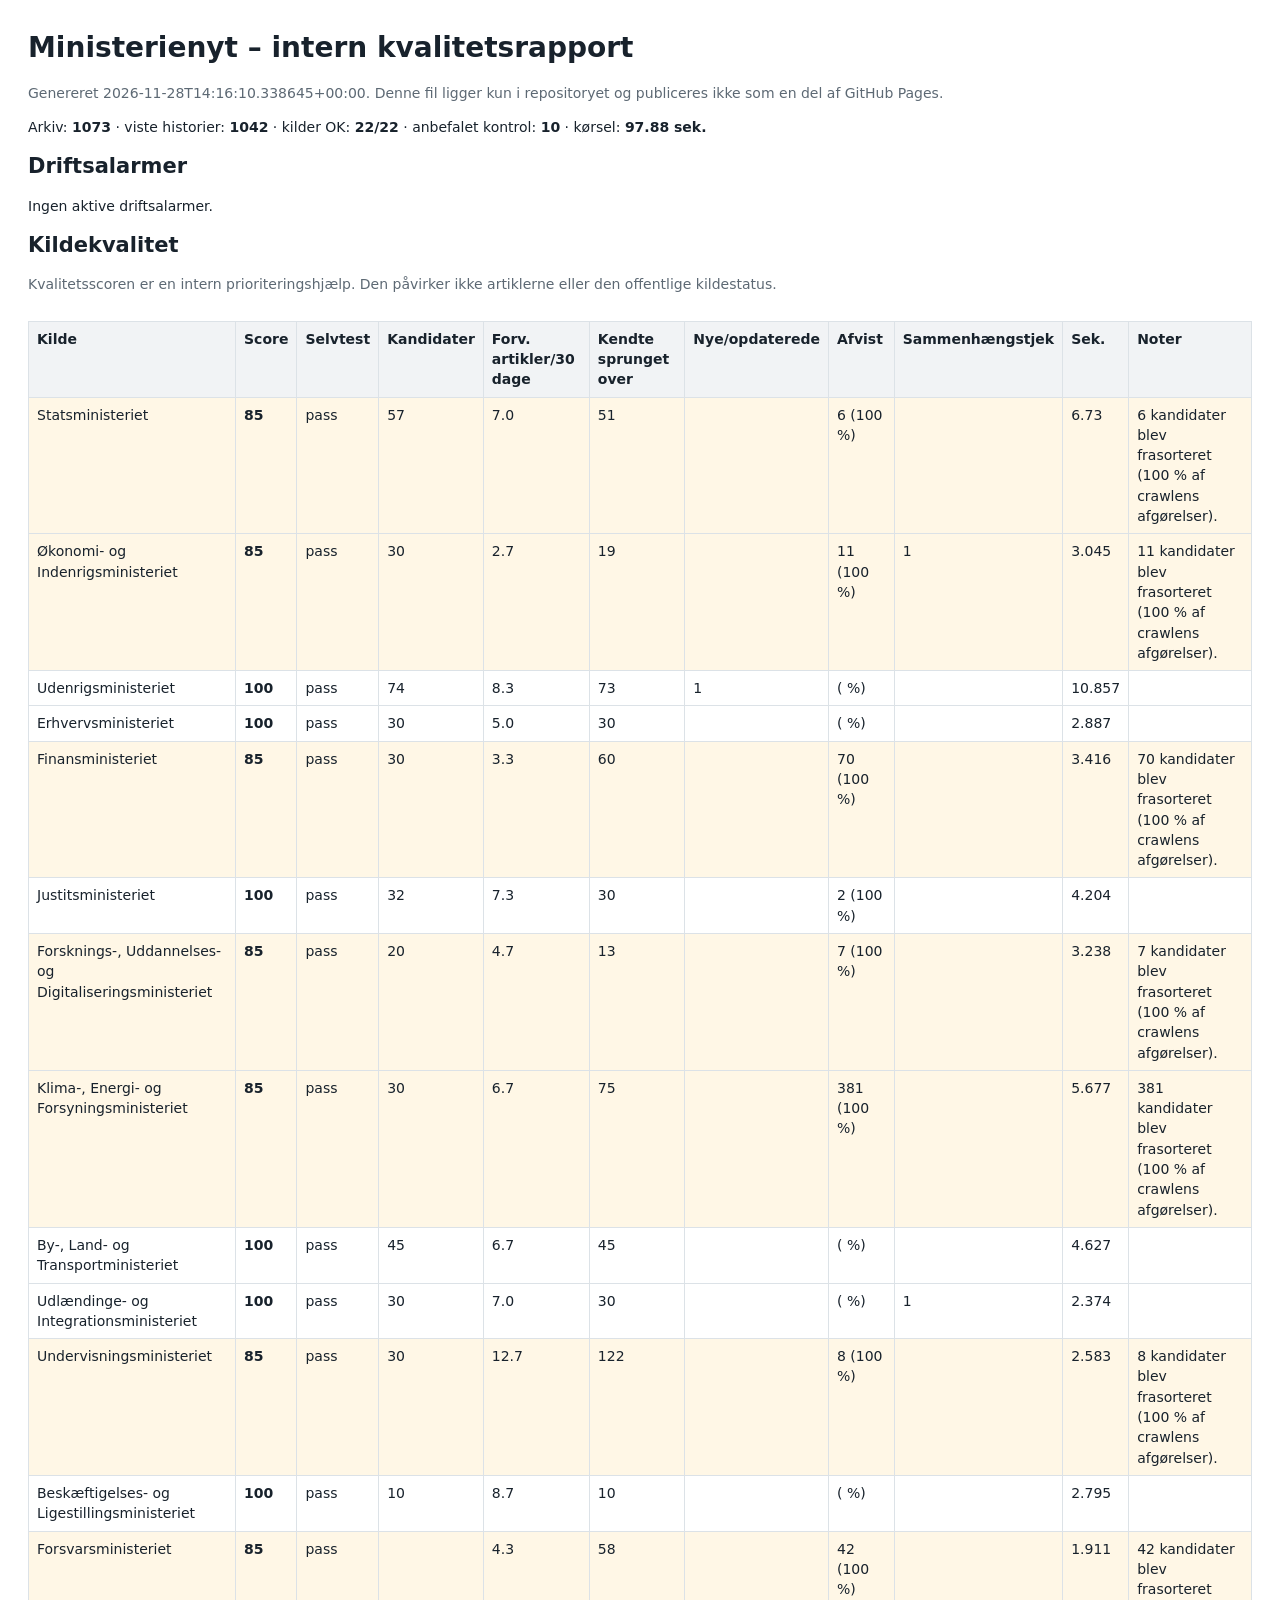
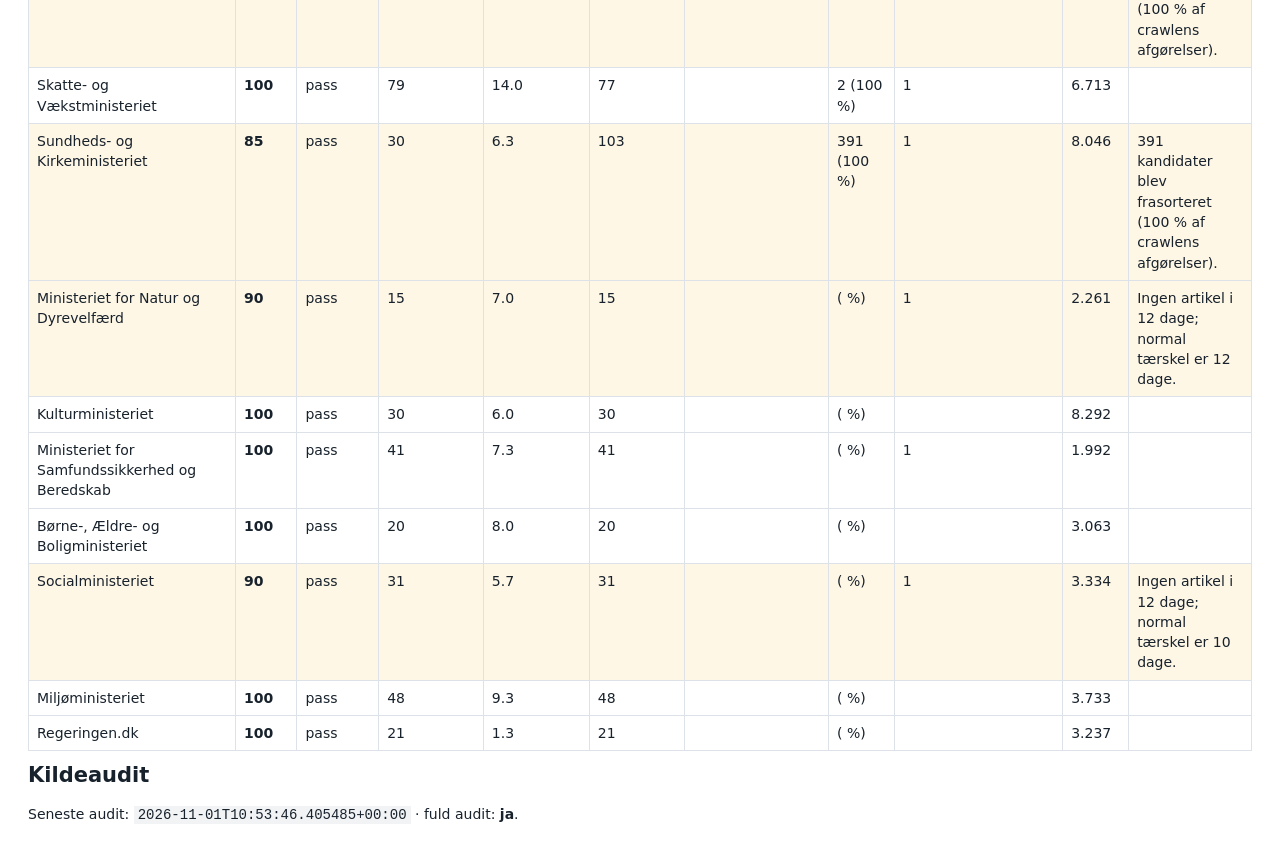
==== diagnostics.html @ b174ddc3 "Opdater nyhedsarkiv og kvalitetsstatus [skip ci]" ====
<!doctype html><html lang="da"><head><meta charset="utf-8"><meta name="robots" content="noindex,nofollow,noarchive"><meta name="viewport" content="width=device-width,initial-scale=1"><title>Ministerienyt diagnostik</title><style>body{font:14px/1.45 system-ui,sans-serif;margin:28px;color:#18222c}h1,h2{margin:.4em 0}.meta{color:#5d6974}.table-wrap{overflow:auto}table{border-collapse:collapse;width:100%;margin-top:12px}th,td{border:1px solid #dce2e7;padding:7px 8px;text-align:left;vertical-align:top}th{background:#f1f3f5}tr.review{background:#fff7e6}code{background:#f1f3f5;padding:1px 4px}</style></head><body><h1>Ministerienyt – intern kvalitetsrapport</h1><p class="meta">Genereret 2026-11-28T14:16:10.338645+00:00. Denne fil ligger kun i repositoryet og publiceres ikke som en del af GitHub Pages.</p><p>Arkiv: <strong>1073</strong> · viste historier: <strong>1042</strong> · kilder OK: <strong>22/22</strong> · anbefalet kontrol: <strong>10</strong> · kørsel: <strong>97.88 sek.</strong></p><h2>Driftsalarmer</h2><p>Ingen aktive driftsalarmer.</p><h2>Kildekvalitet</h2><p class="meta">Kvalitetsscoren er en intern prioriteringshjælp. Den påvirker ikke artiklerne eller den offentlige kildestatus.</p><div class="table-wrap"><table><thead><tr><th>Kilde</th><th>Score</th><th>Selvtest</th><th>Kandidater</th><th>Forv. artikler/30 dage</th><th>Kendte sprunget over</th><th>Nye/opdaterede</th><th>Afvist</th><th>Sammenhængstjek</th><th>Sek.</th><th>Noter</th></tr></thead><tbody><tr class="review"><td>Statsministeriet</td><td><strong>85</strong></td><td>pass</td><td>57</td><td>7.0</td><td>51</td><td></td><td>6 (100 %)</td><td></td><td>6.73</td><td>6 kandidater blev frasorteret (100 % af crawlens afgørelser).</td></tr><tr class="review"><td>Økonomi- og Indenrigsministeriet</td><td><strong>85</strong></td><td>pass</td><td>30</td><td>2.7</td><td>19</td><td></td><td>11 (100 %)</td><td>1</td><td>3.045</td><td>11 kandidater blev frasorteret (100 % af crawlens afgørelser).</td></tr><tr><td>Udenrigsministeriet</td><td><strong>100</strong></td><td>pass</td><td>74</td><td>8.3</td><td>73</td><td>1</td><td> ( %)</td><td></td><td>10.857</td><td></td></tr><tr><td>Erhvervsministeriet</td><td><strong>100</strong></td><td>pass</td><td>30</td><td>5.0</td><td>30</td><td></td><td> ( %)</td><td></td><td>2.887</td><td></td></tr><tr class="review"><td>Finansministeriet</td><td><strong>85</strong></td><td>pass</td><td>30</td><td>3.3</td><td>60</td><td></td><td>70 (100 %)</td><td></td><td>3.416</td><td>70 kandidater blev frasorteret (100 % af crawlens afgørelser).</td></tr><tr><td>Justitsministeriet</td><td><strong>100</strong></td><td>pass</td><td>32</td><td>7.3</td><td>30</td><td></td><td>2 (100 %)</td><td></td><td>4.204</td><td></td></tr><tr class="review"><td>Forsknings-, Uddannelses- og Digitaliseringsministeriet</td><td><strong>85</strong></td><td>pass</td><td>20</td><td>4.7</td><td>13</td><td></td><td>7 (100 %)</td><td></td><td>3.238</td><td>7 kandidater blev frasorteret (100 % af crawlens afgørelser).</td></tr><tr class="review"><td>Klima-, Energi- og Forsyningsministeriet</td><td><strong>85</strong></td><td>pass</td><td>30</td><td>6.7</td><td>75</td><td></td><td>381 (100 %)</td><td></td><td>5.677</td><td>381 kandidater blev frasorteret (100 % af crawlens afgørelser).</td></tr><tr><td>By-, Land- og Transportministeriet</td><td><strong>100</strong></td><td>pass</td><td>45</td><td>6.7</td><td>45</td><td></td><td> ( %)</td><td></td><td>4.627</td><td></td></tr><tr><td>Udlændinge- og Integrationsministeriet</td><td><strong>100</strong></td><td>pass</td><td>30</td><td>7.0</td><td>30</td><td></td><td> ( %)</td><td>1</td><td>2.374</td><td></td></tr><tr class="review"><td>Undervisningsministeriet</td><td><strong>85</strong></td><td>pass</td><td>30</td><td>12.7</td><td>122</td><td></td><td>8 (100 %)</td><td></td><td>2.583</td><td>8 kandidater blev frasorteret (100 % af crawlens afgørelser).</td></tr><tr><td>Beskæftigelses- og Ligestillingsministeriet</td><td><strong>100</strong></td><td>pass</td><td>10</td><td>8.7</td><td>10</td><td></td><td> ( %)</td><td></td><td>2.795</td><td></td></tr><tr class="review"><td>Forsvarsministeriet</td><td><strong>85</strong></td><td>pass</td><td></td><td>4.3</td><td>58</td><td></td><td>42 (100 %)</td><td></td><td>1.911</td><td>42 kandidater blev frasorteret (100 % af crawlens afgørelser).</td></tr><tr><td>Skatte- og Vækstministeriet</td><td><strong>100</strong></td><td>pass</td><td>79</td><td>14.0</td><td>77</td><td></td><td>2 (100 %)</td><td>1</td><td>6.713</td><td></td></tr><tr class="review"><td>Sundheds- og Kirkeministeriet</td><td><strong>85</strong></td><td>pass</td><td>30</td><td>6.3</td><td>103</td><td></td><td>391 (100 %)</td><td>1</td><td>8.046</td><td>391 kandidater blev frasorteret (100 % af crawlens afgørelser).</td></tr><tr class="review"><td>Ministeriet for Natur og Dyrevelfærd</td><td><strong>90</strong></td><td>pass</td><td>15</td><td>7.0</td><td>15</td><td></td><td> ( %)</td><td>1</td><td>2.261</td><td>Ingen artikel i 12 dage; normal tærskel er 12 dage.</td></tr><tr><td>Kulturministeriet</td><td><strong>100</strong></td><td>pass</td><td>30</td><td>6.0</td><td>30</td><td></td><td> ( %)</td><td></td><td>8.292</td><td></td></tr><tr><td>Ministeriet for Samfundssikkerhed og Beredskab</td><td><strong>100</strong></td><td>pass</td><td>41</td><td>7.3</td><td>41</td><td></td><td> ( %)</td><td>1</td><td>1.992</td><td></td></tr><tr><td>Børne-, Ældre- og Boligministeriet</td><td><strong>100</strong></td><td>pass</td><td>20</td><td>8.0</td><td>20</td><td></td><td> ( %)</td><td></td><td>3.063</td><td></td></tr><tr class="review"><td>Socialministeriet</td><td><strong>90</strong></td><td>pass</td><td>31</td><td>5.7</td><td>31</td><td></td><td> ( %)</td><td>1</td><td>3.334</td><td>Ingen artikel i 12 dage; normal tærskel er 10 dage.</td></tr><tr><td>Miljøministeriet</td><td><strong>100</strong></td><td>pass</td><td>48</td><td>9.3</td><td>48</td><td></td><td> ( %)</td><td></td><td>3.733</td><td></td></tr><tr><td>Regeringen.dk</td><td><strong>100</strong></td><td>pass</td><td>21</td><td>1.3</td><td>21</td><td></td><td> ( %)</td><td></td><td>3.237</td><td></td></tr></tbody></table></div><h2>Kildeaudit</h2><p>Seneste audit: <code>2026-11-01T10:53:46.405485+00:00</code> · fuld audit: <strong>ja</strong>.</p></body></html>
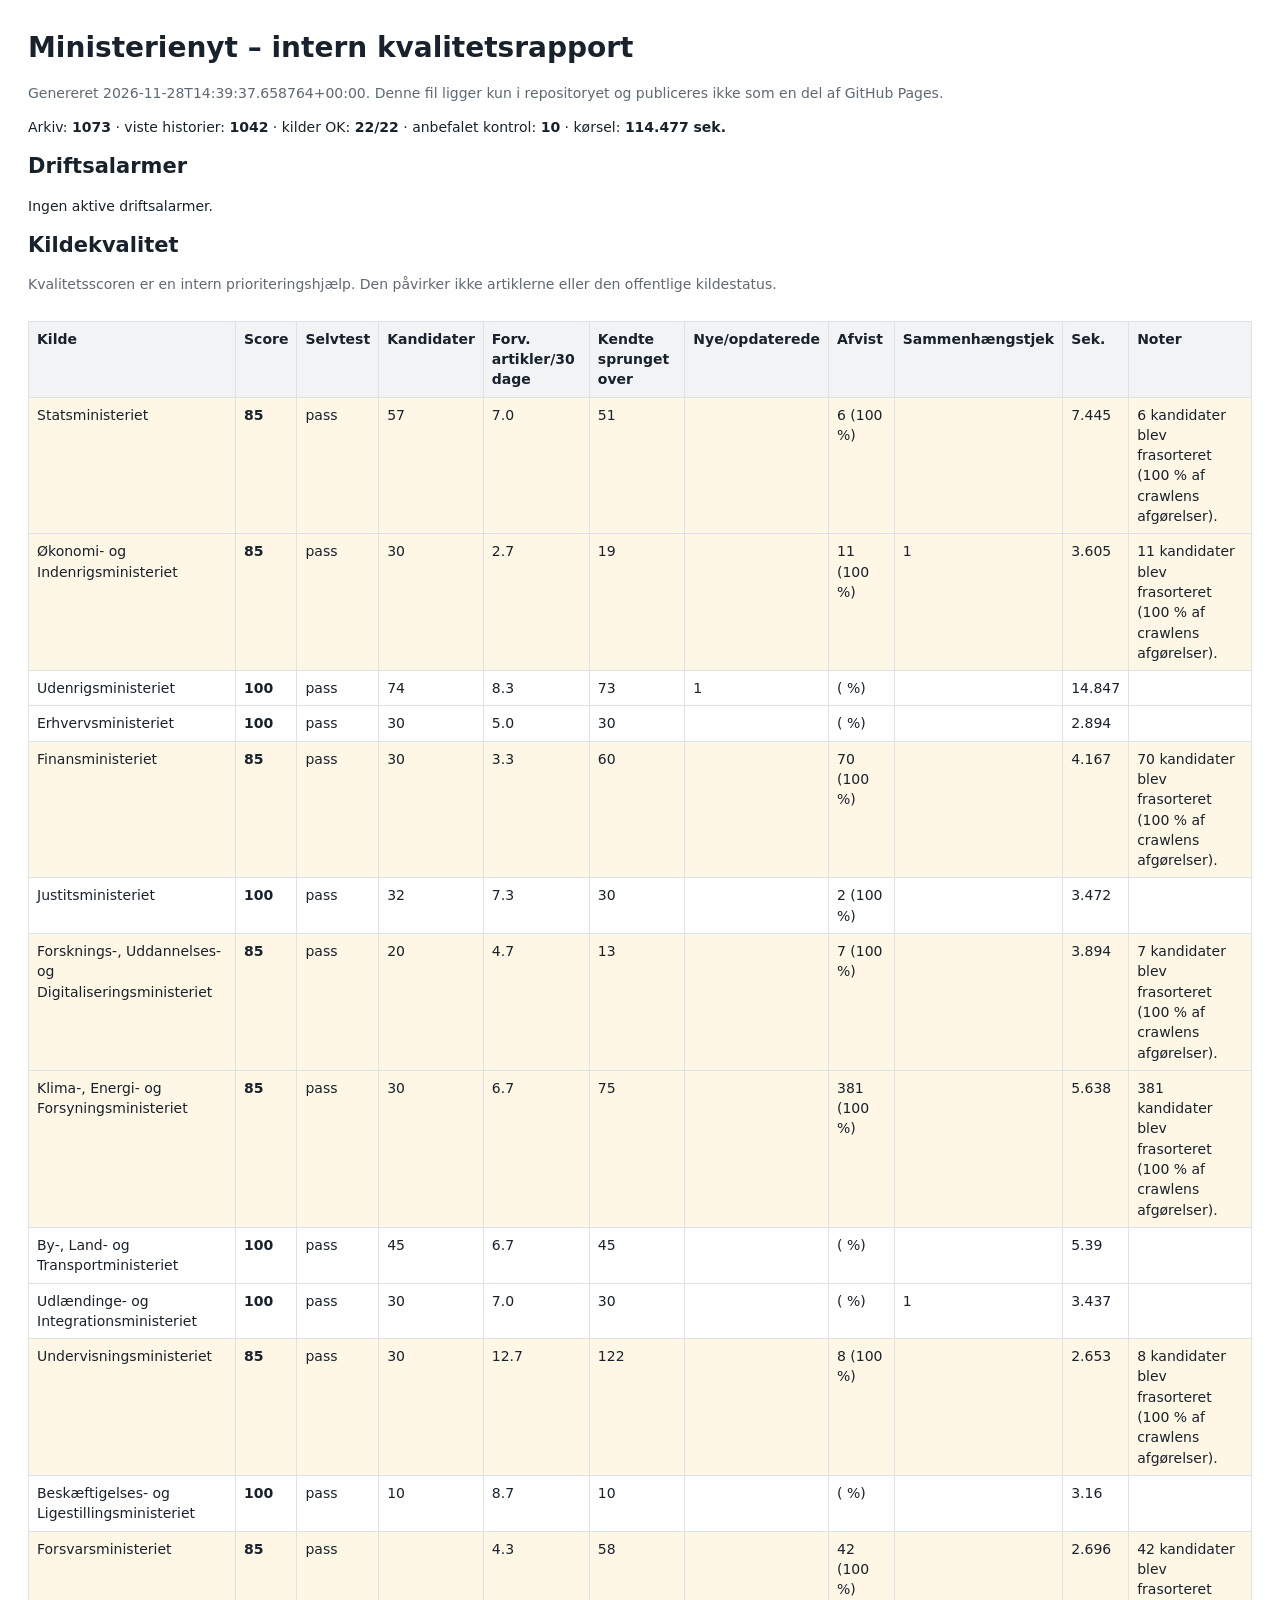
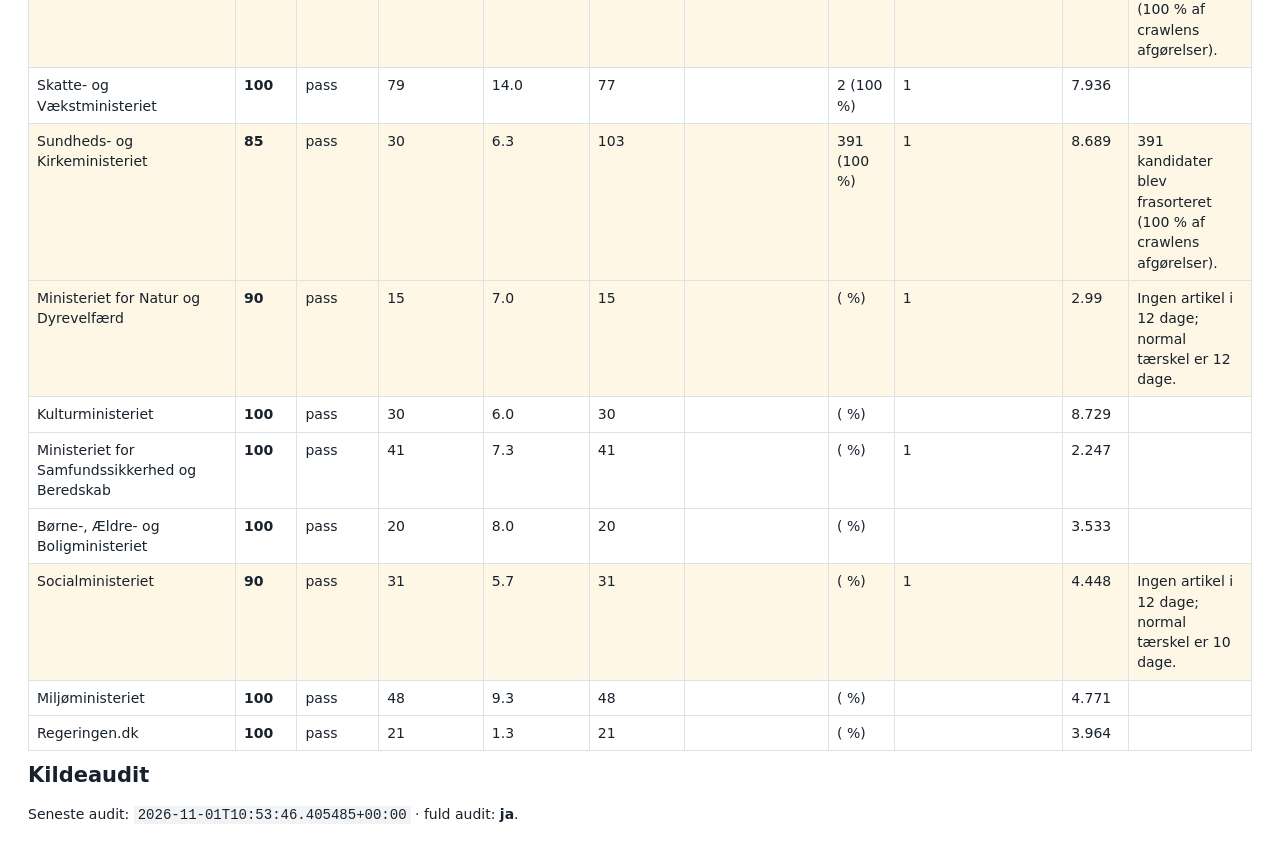
==== commit 279b2087: "Opdater nyhedsarkiv og kvalitetsstatus [skip ci]" ====
--- a/diagnostics.html
+++ b/diagnostics.html
@@ -1 +1 @@
-<!doctype html><html lang="da"><head><meta charset="utf-8"><meta name="robots" content="noindex,nofollow,noarchive"><meta name="viewport" content="width=device-width,initial-scale=1"><title>Ministerienyt diagnostik</title><style>body{font:14px/1.45 system-ui,sans-serif;margin:28px;color:#18222c}h1,h2{margin:.4em 0}.meta{color:#5d6974}.table-wrap{overflow:auto}table{border-collapse:collapse;width:100%;margin-top:12px}th,td{border:1px solid #dce2e7;padding:7px 8px;text-align:left;vertical-align:top}th{background:#f1f3f5}tr.review{background:#fff7e6}code{background:#f1f3f5;padding:1px 4px}</style></head><body><h1>Ministerienyt – intern kvalitetsrapport</h1><p class="meta">Genereret 2026-11-28T14:16:10.338645+00:00. Denne fil ligger kun i repositoryet og publiceres ikke som en del af GitHub Pages.</p><p>Arkiv: <strong>1073</strong> · viste historier: <strong>1042</strong> · kilder OK: <strong>22/22</strong> · anbefalet kontrol: <strong>10</strong> · kørsel: <strong>97.88 sek.</strong></p><h2>Driftsalarmer</h2><p>Ingen aktive driftsalarmer.</p><h2>Kildekvalitet</h2><p class="meta">Kvalitetsscoren er en intern prioriteringshjælp. Den påvirker ikke artiklerne eller den offentlige kildestatus.</p><div class="table-wrap"><table><thead><tr><th>Kilde</th><th>Score</th><th>Selvtest</th><th>Kandidater</th><th>Forv. artikler/30 dage</th><th>Kendte sprunget over</th><th>Nye/opdaterede</th><th>Afvist</th><th>Sammenhængstjek</th><th>Sek.</th><th>Noter</th></tr></thead><tbody><tr class="review"><td>Statsministeriet</td><td><strong>85</strong></td><td>pass</td><td>57</td><td>7.0</td><td>51</td><td></td><td>6 (100 %)</td><td></td><td>6.73</td><td>6 kandidater blev frasorteret (100 % af crawlens afgørelser).</td></tr><tr class="review"><td>Økonomi- og Indenrigsministeriet</td><td><strong>85</strong></td><td>pass</td><td>30</td><td>2.7</td><td>19</td><td></td><td>11 (100 %)</td><td>1</td><td>3.045</td><td>11 kandidater blev frasorteret (100 % af crawlens afgørelser).</td></tr><tr><td>Udenrigsministeriet</td><td><strong>100</strong></td><td>pass</td><td>74</td><td>8.3</td><td>73</td><td>1</td><td> ( %)</td><td></td><td>10.857</td><td></td></tr><tr><td>Erhvervsministeriet</td><td><strong>100</strong></td><td>pass</td><td>30</td><td>5.0</td><td>30</td><td></td><td> ( %)</td><td></td><td>2.887</td><td></td></tr><tr class="review"><td>Finansministeriet</td><td><strong>85</strong></td><td>pass</td><td>30</td><td>3.3</td><td>60</td><td></td><td>70 (100 %)</td><td></td><td>3.416</td><td>70 kandidater blev frasorteret (100 % af crawlens afgørelser).</td></tr><tr><td>Justitsministeriet</td><td><strong>100</strong></td><td>pass</td><td>32</td><td>7.3</td><td>30</td><td></td><td>2 (100 %)</td><td></td><td>4.204</td><td></td></tr><tr class="review"><td>Forsknings-, Uddannelses- og Digitaliseringsministeriet</td><td><strong>85</strong></td><td>pass</td><td>20</td><td>4.7</td><td>13</td><td></td><td>7 (100 %)</td><td></td><td>3.238</td><td>7 kandidater blev frasorteret (100 % af crawlens afgørelser).</td></tr><tr class="review"><td>Klima-, Energi- og Forsyningsministeriet</td><td><strong>85</strong></td><td>pass</td><td>30</td><td>6.7</td><td>75</td><td></td><td>381 (100 %)</td><td></td><td>5.677</td><td>381 kandidater blev frasorteret (100 % af crawlens afgørelser).</td></tr><tr><td>By-, Land- og Transportministeriet</td><td><strong>100</strong></td><td>pass</td><td>45</td><td>6.7</td><td>45</td><td></td><td> ( %)</td><td></td><td>4.627</td><td></td></tr><tr><td>Udlændinge- og Integrationsministeriet</td><td><strong>100</strong></td><td>pass</td><td>30</td><td>7.0</td><td>30</td><td></td><td> ( %)</td><td>1</td><td>2.374</td><td></td></tr><tr class="review"><td>Undervisningsministeriet</td><td><strong>85</strong></td><td>pass</td><td>30</td><td>12.7</td><td>122</td><td></td><td>8 (100 %)</td><td></td><td>2.583</td><td>8 kandidater blev frasorteret (100 % af crawlens afgørelser).</td></tr><tr><td>Beskæftigelses- og Ligestillingsministeriet</td><td><strong>100</strong></td><td>pass</td><td>10</td><td>8.7</td><td>10</td><td></td><td> ( %)</td><td></td><td>2.795</td><td></td></tr><tr class="review"><td>Forsvarsministeriet</td><td><strong>85</strong></td><td>pass</td><td></td><td>4.3</td><td>58</td><td></td><td>42 (100 %)</td><td></td><td>1.911</td><td>42 kandidater blev frasorteret (100 % af crawlens afgørelser).</td></tr><tr><td>Skatte- og Vækstministeriet</td><td><strong>100</strong></td><td>pass</td><td>79</td><td>14.0</td><td>77</td><td></td><td>2 (100 %)</td><td>1</td><td>6.713</td><td></td></tr><tr class="review"><td>Sundheds- og Kirkeministeriet</td><td><strong>85</strong></td><td>pass</td><td>30</td><td>6.3</td><td>103</td><td></td><td>391 (100 %)</td><td>1</td><td>8.046</td><td>391 kandidater blev frasorteret (100 % af crawlens afgørelser).</td></tr><tr class="review"><td>Ministeriet for Natur og Dyrevelfærd</td><td><strong>90</strong></td><td>pass</td><td>15</td><td>7.0</td><td>15</td><td></td><td> ( %)</td><td>1</td><td>2.261</td><td>Ingen artikel i 12 dage; normal tærskel er 12 dage.</td></tr><tr><td>Kulturministeriet</td><td><strong>100</strong></td><td>pass</td><td>30</td><td>6.0</td><td>30</td><td></td><td> ( %)</td><td></td><td>8.292</td><td></td></tr><tr><td>Ministeriet for Samfundssikkerhed og Beredskab</td><td><strong>100</strong></td><td>pass</td><td>41</td><td>7.3</td><td>41</td><td></td><td> ( %)</td><td>1</td><td>1.992</td><td></td></tr><tr><td>Børne-, Ældre- og Boligministeriet</td><td><strong>100</strong></td><td>pass</td><td>20</td><td>8.0</td><td>20</td><td></td><td> ( %)</td><td></td><td>3.063</td><td></td></tr><tr class="review"><td>Socialministeriet</td><td><strong>90</strong></td><td>pass</td><td>31</td><td>5.7</td><td>31</td><td></td><td> ( %)</td><td>1</td><td>3.334</td><td>Ingen artikel i 12 dage; normal tærskel er 10 dage.</td></tr><tr><td>Miljøministeriet</td><td><strong>100</strong></td><td>pass</td><td>48</td><td>9.3</td><td>48</td><td></td><td> ( %)</td><td></td><td>3.733</td><td></td></tr><tr><td>Regeringen.dk</td><td><strong>100</strong></td><td>pass</td><td>21</td><td>1.3</td><td>21</td><td></td><td> ( %)</td><td></td><td>3.237</td><td></td></tr></tbody></table></div><h2>Kildeaudit</h2><p>Seneste audit: <code>2026-11-01T10:53:46.405485+00:00</code> · fuld audit: <strong>ja</strong>.</p></body></html>+<!doctype html><html lang="da"><head><meta charset="utf-8"><meta name="robots" content="noindex,nofollow,noarchive"><meta name="viewport" content="width=device-width,initial-scale=1"><title>Ministerienyt diagnostik</title><style>body{font:14px/1.45 system-ui,sans-serif;margin:28px;color:#18222c}h1,h2{margin:.4em 0}.meta{color:#5d6974}.table-wrap{overflow:auto}table{border-collapse:collapse;width:100%;margin-top:12px}th,td{border:1px solid #dce2e7;padding:7px 8px;text-align:left;vertical-align:top}th{background:#f1f3f5}tr.review{background:#fff7e6}code{background:#f1f3f5;padding:1px 4px}</style></head><body><h1>Ministerienyt – intern kvalitetsrapport</h1><p class="meta">Genereret 2026-11-28T14:39:37.658764+00:00. Denne fil ligger kun i repositoryet og publiceres ikke som en del af GitHub Pages.</p><p>Arkiv: <strong>1073</strong> · viste historier: <strong>1042</strong> · kilder OK: <strong>22/22</strong> · anbefalet kontrol: <strong>10</strong> · kørsel: <strong>114.477 sek.</strong></p><h2>Driftsalarmer</h2><p>Ingen aktive driftsalarmer.</p><h2>Kildekvalitet</h2><p class="meta">Kvalitetsscoren er en intern prioriteringshjælp. Den påvirker ikke artiklerne eller den offentlige kildestatus.</p><div class="table-wrap"><table><thead><tr><th>Kilde</th><th>Score</th><th>Selvtest</th><th>Kandidater</th><th>Forv. artikler/30 dage</th><th>Kendte sprunget over</th><th>Nye/opdaterede</th><th>Afvist</th><th>Sammenhængstjek</th><th>Sek.</th><th>Noter</th></tr></thead><tbody><tr class="review"><td>Statsministeriet</td><td><strong>85</strong></td><td>pass</td><td>57</td><td>7.0</td><td>51</td><td></td><td>6 (100 %)</td><td></td><td>7.445</td><td>6 kandidater blev frasorteret (100 % af crawlens afgørelser).</td></tr><tr class="review"><td>Økonomi- og Indenrigsministeriet</td><td><strong>85</strong></td><td>pass</td><td>30</td><td>2.7</td><td>19</td><td></td><td>11 (100 %)</td><td>1</td><td>3.605</td><td>11 kandidater blev frasorteret (100 % af crawlens afgørelser).</td></tr><tr><td>Udenrigsministeriet</td><td><strong>100</strong></td><td>pass</td><td>74</td><td>8.3</td><td>73</td><td>1</td><td> ( %)</td><td></td><td>14.847</td><td></td></tr><tr><td>Erhvervsministeriet</td><td><strong>100</strong></td><td>pass</td><td>30</td><td>5.0</td><td>30</td><td></td><td> ( %)</td><td></td><td>2.894</td><td></td></tr><tr class="review"><td>Finansministeriet</td><td><strong>85</strong></td><td>pass</td><td>30</td><td>3.3</td><td>60</td><td></td><td>70 (100 %)</td><td></td><td>4.167</td><td>70 kandidater blev frasorteret (100 % af crawlens afgørelser).</td></tr><tr><td>Justitsministeriet</td><td><strong>100</strong></td><td>pass</td><td>32</td><td>7.3</td><td>30</td><td></td><td>2 (100 %)</td><td></td><td>3.472</td><td></td></tr><tr class="review"><td>Forsknings-, Uddannelses- og Digitaliseringsministeriet</td><td><strong>85</strong></td><td>pass</td><td>20</td><td>4.7</td><td>13</td><td></td><td>7 (100 %)</td><td></td><td>3.894</td><td>7 kandidater blev frasorteret (100 % af crawlens afgørelser).</td></tr><tr class="review"><td>Klima-, Energi- og Forsyningsministeriet</td><td><strong>85</strong></td><td>pass</td><td>30</td><td>6.7</td><td>75</td><td></td><td>381 (100 %)</td><td></td><td>5.638</td><td>381 kandidater blev frasorteret (100 % af crawlens afgørelser).</td></tr><tr><td>By-, Land- og Transportministeriet</td><td><strong>100</strong></td><td>pass</td><td>45</td><td>6.7</td><td>45</td><td></td><td> ( %)</td><td></td><td>5.39</td><td></td></tr><tr><td>Udlændinge- og Integrationsministeriet</td><td><strong>100</strong></td><td>pass</td><td>30</td><td>7.0</td><td>30</td><td></td><td> ( %)</td><td>1</td><td>3.437</td><td></td></tr><tr class="review"><td>Undervisningsministeriet</td><td><strong>85</strong></td><td>pass</td><td>30</td><td>12.7</td><td>122</td><td></td><td>8 (100 %)</td><td></td><td>2.653</td><td>8 kandidater blev frasorteret (100 % af crawlens afgørelser).</td></tr><tr><td>Beskæftigelses- og Ligestillingsministeriet</td><td><strong>100</strong></td><td>pass</td><td>10</td><td>8.7</td><td>10</td><td></td><td> ( %)</td><td></td><td>3.16</td><td></td></tr><tr class="review"><td>Forsvarsministeriet</td><td><strong>85</strong></td><td>pass</td><td></td><td>4.3</td><td>58</td><td></td><td>42 (100 %)</td><td></td><td>2.696</td><td>42 kandidater blev frasorteret (100 % af crawlens afgørelser).</td></tr><tr><td>Skatte- og Vækstministeriet</td><td><strong>100</strong></td><td>pass</td><td>79</td><td>14.0</td><td>77</td><td></td><td>2 (100 %)</td><td>1</td><td>7.936</td><td></td></tr><tr class="review"><td>Sundheds- og Kirkeministeriet</td><td><strong>85</strong></td><td>pass</td><td>30</td><td>6.3</td><td>103</td><td></td><td>391 (100 %)</td><td>1</td><td>8.689</td><td>391 kandidater blev frasorteret (100 % af crawlens afgørelser).</td></tr><tr class="review"><td>Ministeriet for Natur og Dyrevelfærd</td><td><strong>90</strong></td><td>pass</td><td>15</td><td>7.0</td><td>15</td><td></td><td> ( %)</td><td>1</td><td>2.99</td><td>Ingen artikel i 12 dage; normal tærskel er 12 dage.</td></tr><tr><td>Kulturministeriet</td><td><strong>100</strong></td><td>pass</td><td>30</td><td>6.0</td><td>30</td><td></td><td> ( %)</td><td></td><td>8.729</td><td></td></tr><tr><td>Ministeriet for Samfundssikkerhed og Beredskab</td><td><strong>100</strong></td><td>pass</td><td>41</td><td>7.3</td><td>41</td><td></td><td> ( %)</td><td>1</td><td>2.247</td><td></td></tr><tr><td>Børne-, Ældre- og Boligministeriet</td><td><strong>100</strong></td><td>pass</td><td>20</td><td>8.0</td><td>20</td><td></td><td> ( %)</td><td></td><td>3.533</td><td></td></tr><tr class="review"><td>Socialministeriet</td><td><strong>90</strong></td><td>pass</td><td>31</td><td>5.7</td><td>31</td><td></td><td> ( %)</td><td>1</td><td>4.448</td><td>Ingen artikel i 12 dage; normal tærskel er 10 dage.</td></tr><tr><td>Miljøministeriet</td><td><strong>100</strong></td><td>pass</td><td>48</td><td>9.3</td><td>48</td><td></td><td> ( %)</td><td></td><td>4.771</td><td></td></tr><tr><td>Regeringen.dk</td><td><strong>100</strong></td><td>pass</td><td>21</td><td>1.3</td><td>21</td><td></td><td> ( %)</td><td></td><td>3.964</td><td></td></tr></tbody></table></div><h2>Kildeaudit</h2><p>Seneste audit: <code>2026-11-01T10:53:46.405485+00:00</code> · fuld audit: <strong>ja</strong>.</p></body></html>
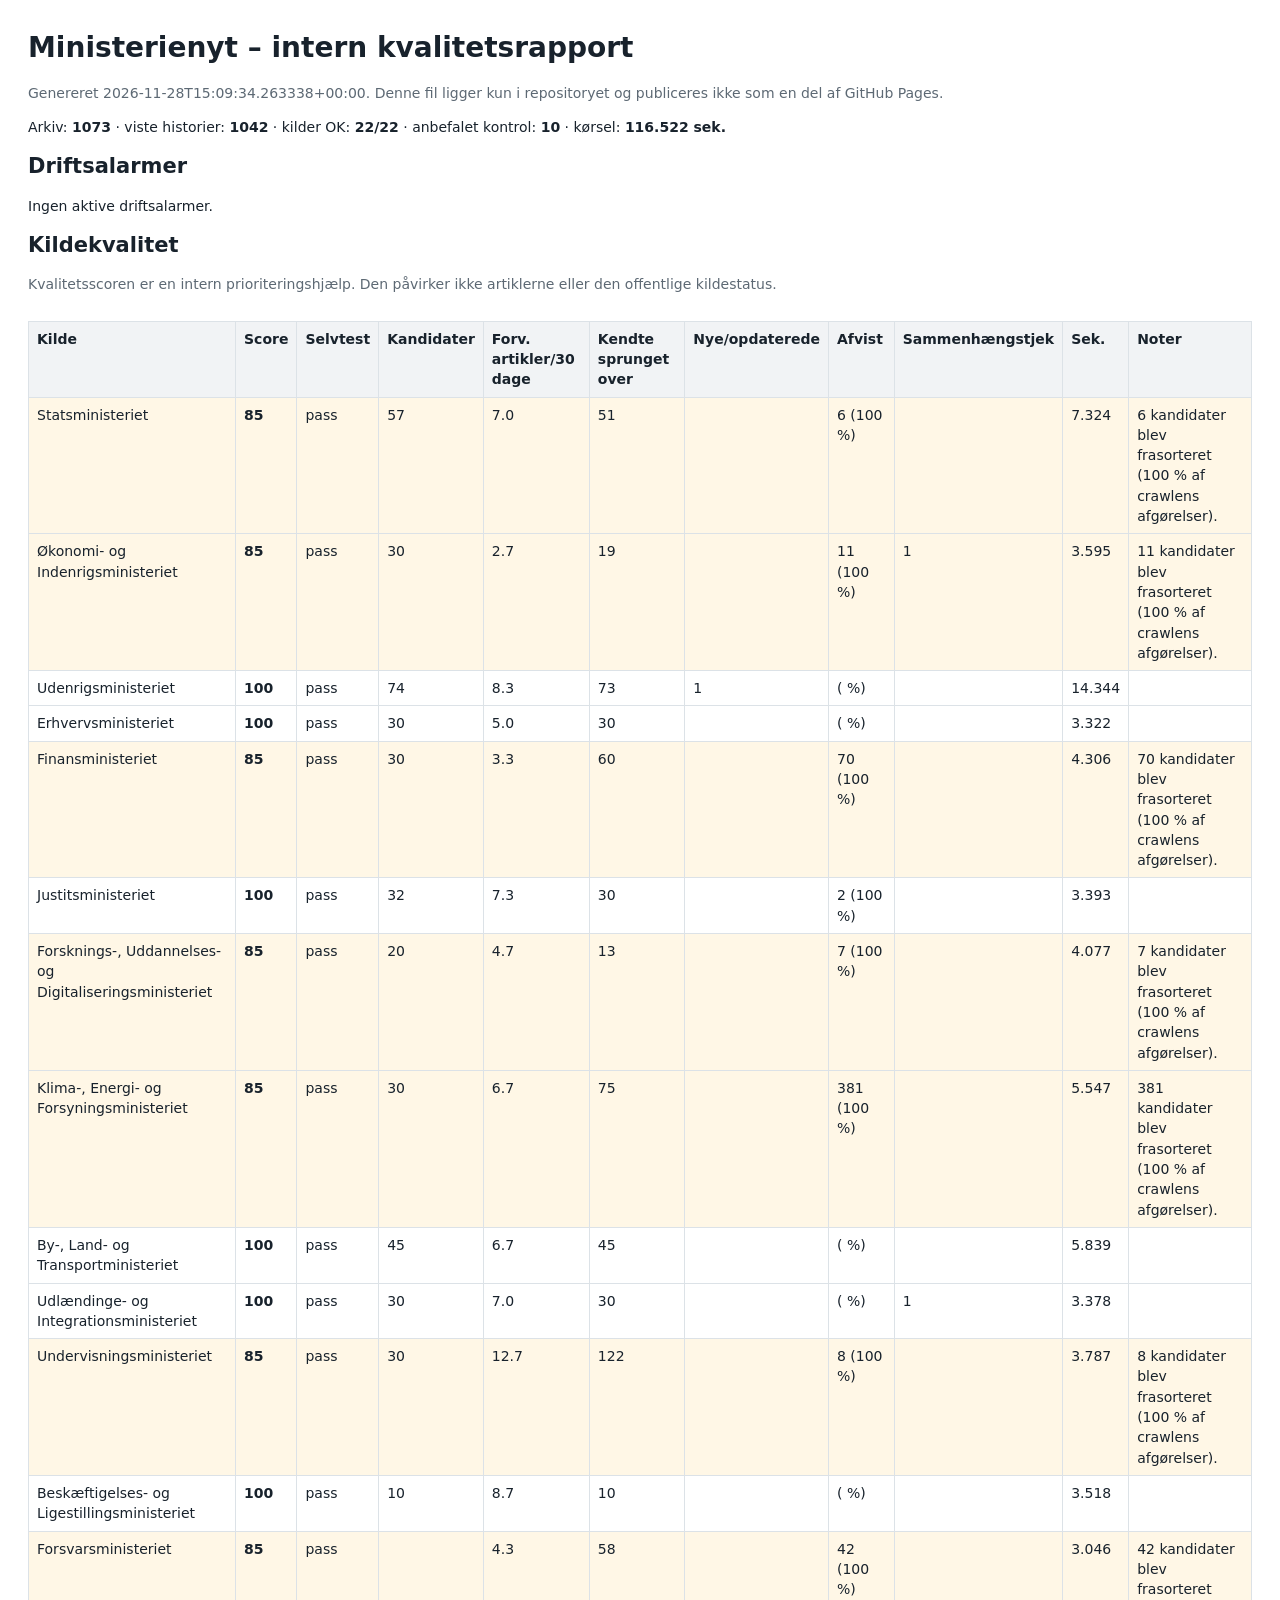
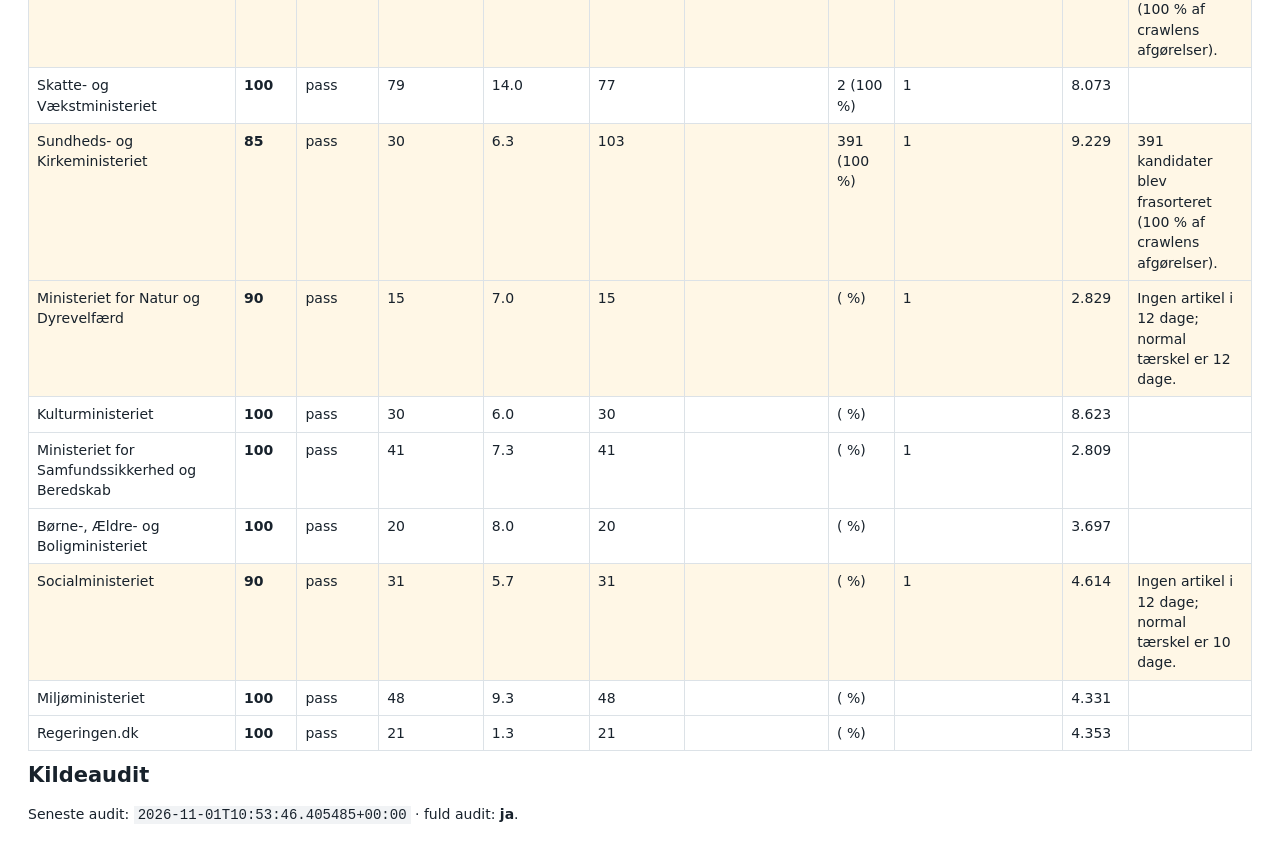
==== commit 7343fae2: "Opdater nyhedsarkiv og kvalitetsstatus [skip ci]" ====
--- a/diagnostics.html
+++ b/diagnostics.html
@@ -1 +1 @@
-<!doctype html><html lang="da"><head><meta charset="utf-8"><meta name="robots" content="noindex,nofollow,noarchive"><meta name="viewport" content="width=device-width,initial-scale=1"><title>Ministerienyt diagnostik</title><style>body{font:14px/1.45 system-ui,sans-serif;margin:28px;color:#18222c}h1,h2{margin:.4em 0}.meta{color:#5d6974}.table-wrap{overflow:auto}table{border-collapse:collapse;width:100%;margin-top:12px}th,td{border:1px solid #dce2e7;padding:7px 8px;text-align:left;vertical-align:top}th{background:#f1f3f5}tr.review{background:#fff7e6}code{background:#f1f3f5;padding:1px 4px}</style></head><body><h1>Ministerienyt – intern kvalitetsrapport</h1><p class="meta">Genereret 2026-11-28T14:39:37.658764+00:00. Denne fil ligger kun i repositoryet og publiceres ikke som en del af GitHub Pages.</p><p>Arkiv: <strong>1073</strong> · viste historier: <strong>1042</strong> · kilder OK: <strong>22/22</strong> · anbefalet kontrol: <strong>10</strong> · kørsel: <strong>114.477 sek.</strong></p><h2>Driftsalarmer</h2><p>Ingen aktive driftsalarmer.</p><h2>Kildekvalitet</h2><p class="meta">Kvalitetsscoren er en intern prioriteringshjælp. Den påvirker ikke artiklerne eller den offentlige kildestatus.</p><div class="table-wrap"><table><thead><tr><th>Kilde</th><th>Score</th><th>Selvtest</th><th>Kandidater</th><th>Forv. artikler/30 dage</th><th>Kendte sprunget over</th><th>Nye/opdaterede</th><th>Afvist</th><th>Sammenhængstjek</th><th>Sek.</th><th>Noter</th></tr></thead><tbody><tr class="review"><td>Statsministeriet</td><td><strong>85</strong></td><td>pass</td><td>57</td><td>7.0</td><td>51</td><td></td><td>6 (100 %)</td><td></td><td>7.445</td><td>6 kandidater blev frasorteret (100 % af crawlens afgørelser).</td></tr><tr class="review"><td>Økonomi- og Indenrigsministeriet</td><td><strong>85</strong></td><td>pass</td><td>30</td><td>2.7</td><td>19</td><td></td><td>11 (100 %)</td><td>1</td><td>3.605</td><td>11 kandidater blev frasorteret (100 % af crawlens afgørelser).</td></tr><tr><td>Udenrigsministeriet</td><td><strong>100</strong></td><td>pass</td><td>74</td><td>8.3</td><td>73</td><td>1</td><td> ( %)</td><td></td><td>14.847</td><td></td></tr><tr><td>Erhvervsministeriet</td><td><strong>100</strong></td><td>pass</td><td>30</td><td>5.0</td><td>30</td><td></td><td> ( %)</td><td></td><td>2.894</td><td></td></tr><tr class="review"><td>Finansministeriet</td><td><strong>85</strong></td><td>pass</td><td>30</td><td>3.3</td><td>60</td><td></td><td>70 (100 %)</td><td></td><td>4.167</td><td>70 kandidater blev frasorteret (100 % af crawlens afgørelser).</td></tr><tr><td>Justitsministeriet</td><td><strong>100</strong></td><td>pass</td><td>32</td><td>7.3</td><td>30</td><td></td><td>2 (100 %)</td><td></td><td>3.472</td><td></td></tr><tr class="review"><td>Forsknings-, Uddannelses- og Digitaliseringsministeriet</td><td><strong>85</strong></td><td>pass</td><td>20</td><td>4.7</td><td>13</td><td></td><td>7 (100 %)</td><td></td><td>3.894</td><td>7 kandidater blev frasorteret (100 % af crawlens afgørelser).</td></tr><tr class="review"><td>Klima-, Energi- og Forsyningsministeriet</td><td><strong>85</strong></td><td>pass</td><td>30</td><td>6.7</td><td>75</td><td></td><td>381 (100 %)</td><td></td><td>5.638</td><td>381 kandidater blev frasorteret (100 % af crawlens afgørelser).</td></tr><tr><td>By-, Land- og Transportministeriet</td><td><strong>100</strong></td><td>pass</td><td>45</td><td>6.7</td><td>45</td><td></td><td> ( %)</td><td></td><td>5.39</td><td></td></tr><tr><td>Udlændinge- og Integrationsministeriet</td><td><strong>100</strong></td><td>pass</td><td>30</td><td>7.0</td><td>30</td><td></td><td> ( %)</td><td>1</td><td>3.437</td><td></td></tr><tr class="review"><td>Undervisningsministeriet</td><td><strong>85</strong></td><td>pass</td><td>30</td><td>12.7</td><td>122</td><td></td><td>8 (100 %)</td><td></td><td>2.653</td><td>8 kandidater blev frasorteret (100 % af crawlens afgørelser).</td></tr><tr><td>Beskæftigelses- og Ligestillingsministeriet</td><td><strong>100</strong></td><td>pass</td><td>10</td><td>8.7</td><td>10</td><td></td><td> ( %)</td><td></td><td>3.16</td><td></td></tr><tr class="review"><td>Forsvarsministeriet</td><td><strong>85</strong></td><td>pass</td><td></td><td>4.3</td><td>58</td><td></td><td>42 (100 %)</td><td></td><td>2.696</td><td>42 kandidater blev frasorteret (100 % af crawlens afgørelser).</td></tr><tr><td>Skatte- og Vækstministeriet</td><td><strong>100</strong></td><td>pass</td><td>79</td><td>14.0</td><td>77</td><td></td><td>2 (100 %)</td><td>1</td><td>7.936</td><td></td></tr><tr class="review"><td>Sundheds- og Kirkeministeriet</td><td><strong>85</strong></td><td>pass</td><td>30</td><td>6.3</td><td>103</td><td></td><td>391 (100 %)</td><td>1</td><td>8.689</td><td>391 kandidater blev frasorteret (100 % af crawlens afgørelser).</td></tr><tr class="review"><td>Ministeriet for Natur og Dyrevelfærd</td><td><strong>90</strong></td><td>pass</td><td>15</td><td>7.0</td><td>15</td><td></td><td> ( %)</td><td>1</td><td>2.99</td><td>Ingen artikel i 12 dage; normal tærskel er 12 dage.</td></tr><tr><td>Kulturministeriet</td><td><strong>100</strong></td><td>pass</td><td>30</td><td>6.0</td><td>30</td><td></td><td> ( %)</td><td></td><td>8.729</td><td></td></tr><tr><td>Ministeriet for Samfundssikkerhed og Beredskab</td><td><strong>100</strong></td><td>pass</td><td>41</td><td>7.3</td><td>41</td><td></td><td> ( %)</td><td>1</td><td>2.247</td><td></td></tr><tr><td>Børne-, Ældre- og Boligministeriet</td><td><strong>100</strong></td><td>pass</td><td>20</td><td>8.0</td><td>20</td><td></td><td> ( %)</td><td></td><td>3.533</td><td></td></tr><tr class="review"><td>Socialministeriet</td><td><strong>90</strong></td><td>pass</td><td>31</td><td>5.7</td><td>31</td><td></td><td> ( %)</td><td>1</td><td>4.448</td><td>Ingen artikel i 12 dage; normal tærskel er 10 dage.</td></tr><tr><td>Miljøministeriet</td><td><strong>100</strong></td><td>pass</td><td>48</td><td>9.3</td><td>48</td><td></td><td> ( %)</td><td></td><td>4.771</td><td></td></tr><tr><td>Regeringen.dk</td><td><strong>100</strong></td><td>pass</td><td>21</td><td>1.3</td><td>21</td><td></td><td> ( %)</td><td></td><td>3.964</td><td></td></tr></tbody></table></div><h2>Kildeaudit</h2><p>Seneste audit: <code>2026-11-01T10:53:46.405485+00:00</code> · fuld audit: <strong>ja</strong>.</p></body></html>+<!doctype html><html lang="da"><head><meta charset="utf-8"><meta name="robots" content="noindex,nofollow,noarchive"><meta name="viewport" content="width=device-width,initial-scale=1"><title>Ministerienyt diagnostik</title><style>body{font:14px/1.45 system-ui,sans-serif;margin:28px;color:#18222c}h1,h2{margin:.4em 0}.meta{color:#5d6974}.table-wrap{overflow:auto}table{border-collapse:collapse;width:100%;margin-top:12px}th,td{border:1px solid #dce2e7;padding:7px 8px;text-align:left;vertical-align:top}th{background:#f1f3f5}tr.review{background:#fff7e6}code{background:#f1f3f5;padding:1px 4px}</style></head><body><h1>Ministerienyt – intern kvalitetsrapport</h1><p class="meta">Genereret 2026-11-28T15:09:34.263338+00:00. Denne fil ligger kun i repositoryet og publiceres ikke som en del af GitHub Pages.</p><p>Arkiv: <strong>1073</strong> · viste historier: <strong>1042</strong> · kilder OK: <strong>22/22</strong> · anbefalet kontrol: <strong>10</strong> · kørsel: <strong>116.522 sek.</strong></p><h2>Driftsalarmer</h2><p>Ingen aktive driftsalarmer.</p><h2>Kildekvalitet</h2><p class="meta">Kvalitetsscoren er en intern prioriteringshjælp. Den påvirker ikke artiklerne eller den offentlige kildestatus.</p><div class="table-wrap"><table><thead><tr><th>Kilde</th><th>Score</th><th>Selvtest</th><th>Kandidater</th><th>Forv. artikler/30 dage</th><th>Kendte sprunget over</th><th>Nye/opdaterede</th><th>Afvist</th><th>Sammenhængstjek</th><th>Sek.</th><th>Noter</th></tr></thead><tbody><tr class="review"><td>Statsministeriet</td><td><strong>85</strong></td><td>pass</td><td>57</td><td>7.0</td><td>51</td><td></td><td>6 (100 %)</td><td></td><td>7.324</td><td>6 kandidater blev frasorteret (100 % af crawlens afgørelser).</td></tr><tr class="review"><td>Økonomi- og Indenrigsministeriet</td><td><strong>85</strong></td><td>pass</td><td>30</td><td>2.7</td><td>19</td><td></td><td>11 (100 %)</td><td>1</td><td>3.595</td><td>11 kandidater blev frasorteret (100 % af crawlens afgørelser).</td></tr><tr><td>Udenrigsministeriet</td><td><strong>100</strong></td><td>pass</td><td>74</td><td>8.3</td><td>73</td><td>1</td><td> ( %)</td><td></td><td>14.344</td><td></td></tr><tr><td>Erhvervsministeriet</td><td><strong>100</strong></td><td>pass</td><td>30</td><td>5.0</td><td>30</td><td></td><td> ( %)</td><td></td><td>3.322</td><td></td></tr><tr class="review"><td>Finansministeriet</td><td><strong>85</strong></td><td>pass</td><td>30</td><td>3.3</td><td>60</td><td></td><td>70 (100 %)</td><td></td><td>4.306</td><td>70 kandidater blev frasorteret (100 % af crawlens afgørelser).</td></tr><tr><td>Justitsministeriet</td><td><strong>100</strong></td><td>pass</td><td>32</td><td>7.3</td><td>30</td><td></td><td>2 (100 %)</td><td></td><td>3.393</td><td></td></tr><tr class="review"><td>Forsknings-, Uddannelses- og Digitaliseringsministeriet</td><td><strong>85</strong></td><td>pass</td><td>20</td><td>4.7</td><td>13</td><td></td><td>7 (100 %)</td><td></td><td>4.077</td><td>7 kandidater blev frasorteret (100 % af crawlens afgørelser).</td></tr><tr class="review"><td>Klima-, Energi- og Forsyningsministeriet</td><td><strong>85</strong></td><td>pass</td><td>30</td><td>6.7</td><td>75</td><td></td><td>381 (100 %)</td><td></td><td>5.547</td><td>381 kandidater blev frasorteret (100 % af crawlens afgørelser).</td></tr><tr><td>By-, Land- og Transportministeriet</td><td><strong>100</strong></td><td>pass</td><td>45</td><td>6.7</td><td>45</td><td></td><td> ( %)</td><td></td><td>5.839</td><td></td></tr><tr><td>Udlændinge- og Integrationsministeriet</td><td><strong>100</strong></td><td>pass</td><td>30</td><td>7.0</td><td>30</td><td></td><td> ( %)</td><td>1</td><td>3.378</td><td></td></tr><tr class="review"><td>Undervisningsministeriet</td><td><strong>85</strong></td><td>pass</td><td>30</td><td>12.7</td><td>122</td><td></td><td>8 (100 %)</td><td></td><td>3.787</td><td>8 kandidater blev frasorteret (100 % af crawlens afgørelser).</td></tr><tr><td>Beskæftigelses- og Ligestillingsministeriet</td><td><strong>100</strong></td><td>pass</td><td>10</td><td>8.7</td><td>10</td><td></td><td> ( %)</td><td></td><td>3.518</td><td></td></tr><tr class="review"><td>Forsvarsministeriet</td><td><strong>85</strong></td><td>pass</td><td></td><td>4.3</td><td>58</td><td></td><td>42 (100 %)</td><td></td><td>3.046</td><td>42 kandidater blev frasorteret (100 % af crawlens afgørelser).</td></tr><tr><td>Skatte- og Vækstministeriet</td><td><strong>100</strong></td><td>pass</td><td>79</td><td>14.0</td><td>77</td><td></td><td>2 (100 %)</td><td>1</td><td>8.073</td><td></td></tr><tr class="review"><td>Sundheds- og Kirkeministeriet</td><td><strong>85</strong></td><td>pass</td><td>30</td><td>6.3</td><td>103</td><td></td><td>391 (100 %)</td><td>1</td><td>9.229</td><td>391 kandidater blev frasorteret (100 % af crawlens afgørelser).</td></tr><tr class="review"><td>Ministeriet for Natur og Dyrevelfærd</td><td><strong>90</strong></td><td>pass</td><td>15</td><td>7.0</td><td>15</td><td></td><td> ( %)</td><td>1</td><td>2.829</td><td>Ingen artikel i 12 dage; normal tærskel er 12 dage.</td></tr><tr><td>Kulturministeriet</td><td><strong>100</strong></td><td>pass</td><td>30</td><td>6.0</td><td>30</td><td></td><td> ( %)</td><td></td><td>8.623</td><td></td></tr><tr><td>Ministeriet for Samfundssikkerhed og Beredskab</td><td><strong>100</strong></td><td>pass</td><td>41</td><td>7.3</td><td>41</td><td></td><td> ( %)</td><td>1</td><td>2.809</td><td></td></tr><tr><td>Børne-, Ældre- og Boligministeriet</td><td><strong>100</strong></td><td>pass</td><td>20</td><td>8.0</td><td>20</td><td></td><td> ( %)</td><td></td><td>3.697</td><td></td></tr><tr class="review"><td>Socialministeriet</td><td><strong>90</strong></td><td>pass</td><td>31</td><td>5.7</td><td>31</td><td></td><td> ( %)</td><td>1</td><td>4.614</td><td>Ingen artikel i 12 dage; normal tærskel er 10 dage.</td></tr><tr><td>Miljøministeriet</td><td><strong>100</strong></td><td>pass</td><td>48</td><td>9.3</td><td>48</td><td></td><td> ( %)</td><td></td><td>4.331</td><td></td></tr><tr><td>Regeringen.dk</td><td><strong>100</strong></td><td>pass</td><td>21</td><td>1.3</td><td>21</td><td></td><td> ( %)</td><td></td><td>4.353</td><td></td></tr></tbody></table></div><h2>Kildeaudit</h2><p>Seneste audit: <code>2026-11-01T10:53:46.405485+00:00</code> · fuld audit: <strong>ja</strong>.</p></body></html>
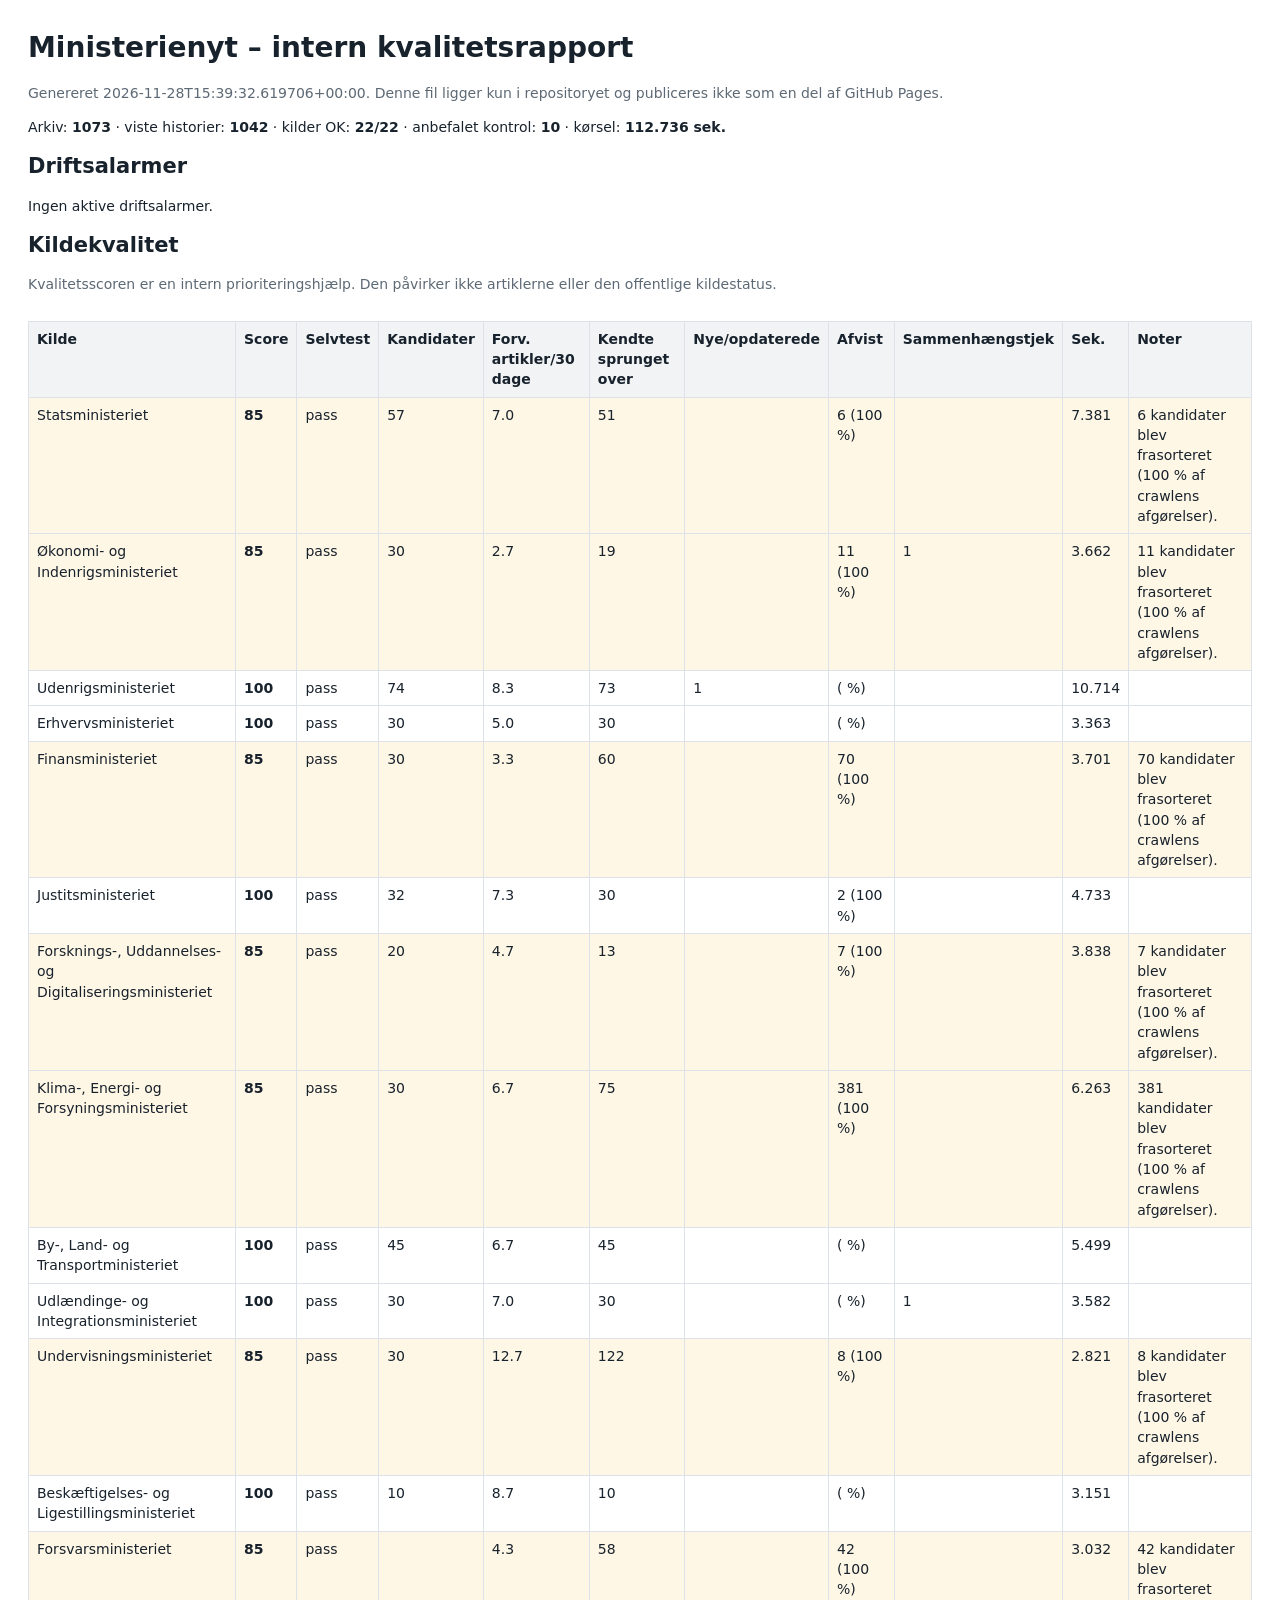
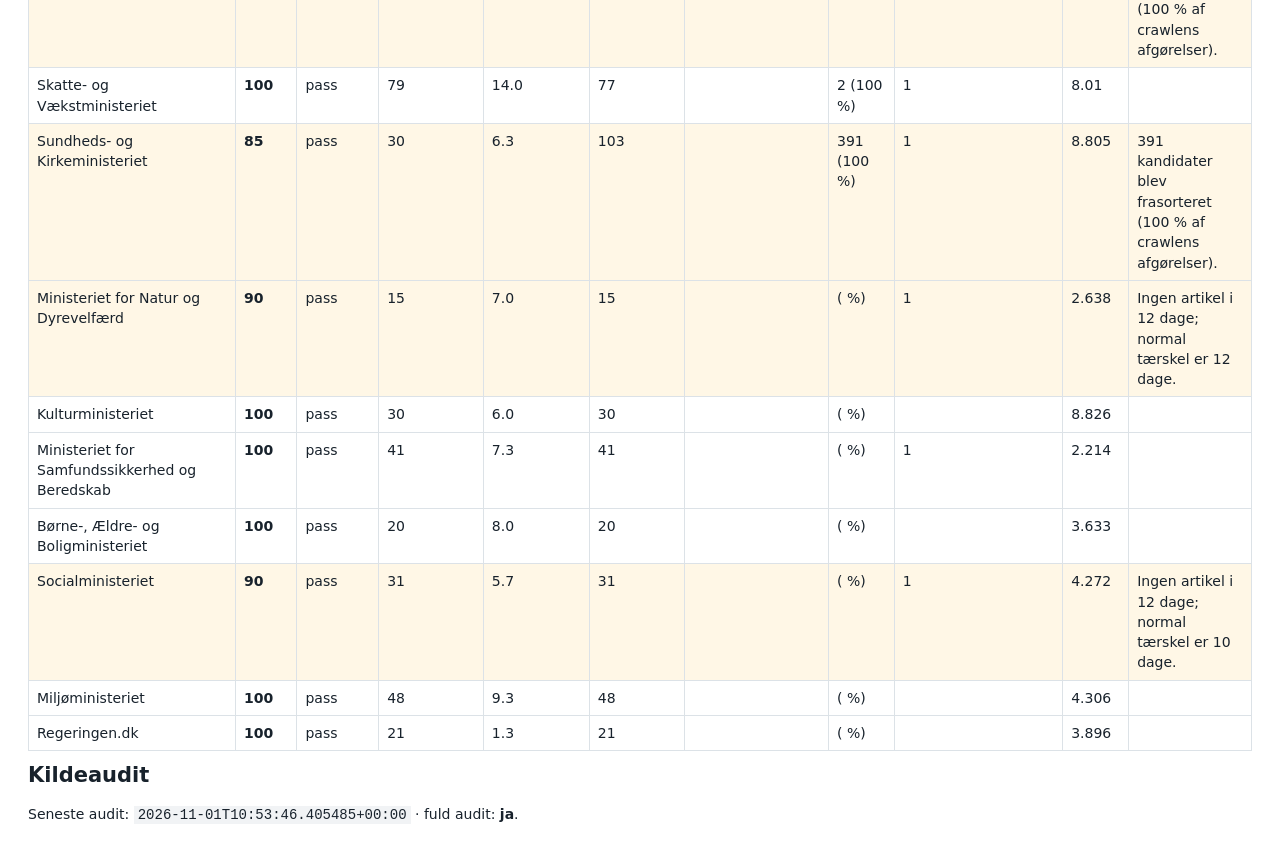
==== commit 1a322fd7: "Opdater nyhedsarkiv og kvalitetsstatus [skip ci]" ====
--- a/diagnostics.html
+++ b/diagnostics.html
@@ -1 +1 @@
-<!doctype html><html lang="da"><head><meta charset="utf-8"><meta name="robots" content="noindex,nofollow,noarchive"><meta name="viewport" content="width=device-width,initial-scale=1"><title>Ministerienyt diagnostik</title><style>body{font:14px/1.45 system-ui,sans-serif;margin:28px;color:#18222c}h1,h2{margin:.4em 0}.meta{color:#5d6974}.table-wrap{overflow:auto}table{border-collapse:collapse;width:100%;margin-top:12px}th,td{border:1px solid #dce2e7;padding:7px 8px;text-align:left;vertical-align:top}th{background:#f1f3f5}tr.review{background:#fff7e6}code{background:#f1f3f5;padding:1px 4px}</style></head><body><h1>Ministerienyt – intern kvalitetsrapport</h1><p class="meta">Genereret 2026-11-28T15:09:34.263338+00:00. Denne fil ligger kun i repositoryet og publiceres ikke som en del af GitHub Pages.</p><p>Arkiv: <strong>1073</strong> · viste historier: <strong>1042</strong> · kilder OK: <strong>22/22</strong> · anbefalet kontrol: <strong>10</strong> · kørsel: <strong>116.522 sek.</strong></p><h2>Driftsalarmer</h2><p>Ingen aktive driftsalarmer.</p><h2>Kildekvalitet</h2><p class="meta">Kvalitetsscoren er en intern prioriteringshjælp. Den påvirker ikke artiklerne eller den offentlige kildestatus.</p><div class="table-wrap"><table><thead><tr><th>Kilde</th><th>Score</th><th>Selvtest</th><th>Kandidater</th><th>Forv. artikler/30 dage</th><th>Kendte sprunget over</th><th>Nye/opdaterede</th><th>Afvist</th><th>Sammenhængstjek</th><th>Sek.</th><th>Noter</th></tr></thead><tbody><tr class="review"><td>Statsministeriet</td><td><strong>85</strong></td><td>pass</td><td>57</td><td>7.0</td><td>51</td><td></td><td>6 (100 %)</td><td></td><td>7.324</td><td>6 kandidater blev frasorteret (100 % af crawlens afgørelser).</td></tr><tr class="review"><td>Økonomi- og Indenrigsministeriet</td><td><strong>85</strong></td><td>pass</td><td>30</td><td>2.7</td><td>19</td><td></td><td>11 (100 %)</td><td>1</td><td>3.595</td><td>11 kandidater blev frasorteret (100 % af crawlens afgørelser).</td></tr><tr><td>Udenrigsministeriet</td><td><strong>100</strong></td><td>pass</td><td>74</td><td>8.3</td><td>73</td><td>1</td><td> ( %)</td><td></td><td>14.344</td><td></td></tr><tr><td>Erhvervsministeriet</td><td><strong>100</strong></td><td>pass</td><td>30</td><td>5.0</td><td>30</td><td></td><td> ( %)</td><td></td><td>3.322</td><td></td></tr><tr class="review"><td>Finansministeriet</td><td><strong>85</strong></td><td>pass</td><td>30</td><td>3.3</td><td>60</td><td></td><td>70 (100 %)</td><td></td><td>4.306</td><td>70 kandidater blev frasorteret (100 % af crawlens afgørelser).</td></tr><tr><td>Justitsministeriet</td><td><strong>100</strong></td><td>pass</td><td>32</td><td>7.3</td><td>30</td><td></td><td>2 (100 %)</td><td></td><td>3.393</td><td></td></tr><tr class="review"><td>Forsknings-, Uddannelses- og Digitaliseringsministeriet</td><td><strong>85</strong></td><td>pass</td><td>20</td><td>4.7</td><td>13</td><td></td><td>7 (100 %)</td><td></td><td>4.077</td><td>7 kandidater blev frasorteret (100 % af crawlens afgørelser).</td></tr><tr class="review"><td>Klima-, Energi- og Forsyningsministeriet</td><td><strong>85</strong></td><td>pass</td><td>30</td><td>6.7</td><td>75</td><td></td><td>381 (100 %)</td><td></td><td>5.547</td><td>381 kandidater blev frasorteret (100 % af crawlens afgørelser).</td></tr><tr><td>By-, Land- og Transportministeriet</td><td><strong>100</strong></td><td>pass</td><td>45</td><td>6.7</td><td>45</td><td></td><td> ( %)</td><td></td><td>5.839</td><td></td></tr><tr><td>Udlændinge- og Integrationsministeriet</td><td><strong>100</strong></td><td>pass</td><td>30</td><td>7.0</td><td>30</td><td></td><td> ( %)</td><td>1</td><td>3.378</td><td></td></tr><tr class="review"><td>Undervisningsministeriet</td><td><strong>85</strong></td><td>pass</td><td>30</td><td>12.7</td><td>122</td><td></td><td>8 (100 %)</td><td></td><td>3.787</td><td>8 kandidater blev frasorteret (100 % af crawlens afgørelser).</td></tr><tr><td>Beskæftigelses- og Ligestillingsministeriet</td><td><strong>100</strong></td><td>pass</td><td>10</td><td>8.7</td><td>10</td><td></td><td> ( %)</td><td></td><td>3.518</td><td></td></tr><tr class="review"><td>Forsvarsministeriet</td><td><strong>85</strong></td><td>pass</td><td></td><td>4.3</td><td>58</td><td></td><td>42 (100 %)</td><td></td><td>3.046</td><td>42 kandidater blev frasorteret (100 % af crawlens afgørelser).</td></tr><tr><td>Skatte- og Vækstministeriet</td><td><strong>100</strong></td><td>pass</td><td>79</td><td>14.0</td><td>77</td><td></td><td>2 (100 %)</td><td>1</td><td>8.073</td><td></td></tr><tr class="review"><td>Sundheds- og Kirkeministeriet</td><td><strong>85</strong></td><td>pass</td><td>30</td><td>6.3</td><td>103</td><td></td><td>391 (100 %)</td><td>1</td><td>9.229</td><td>391 kandidater blev frasorteret (100 % af crawlens afgørelser).</td></tr><tr class="review"><td>Ministeriet for Natur og Dyrevelfærd</td><td><strong>90</strong></td><td>pass</td><td>15</td><td>7.0</td><td>15</td><td></td><td> ( %)</td><td>1</td><td>2.829</td><td>Ingen artikel i 12 dage; normal tærskel er 12 dage.</td></tr><tr><td>Kulturministeriet</td><td><strong>100</strong></td><td>pass</td><td>30</td><td>6.0</td><td>30</td><td></td><td> ( %)</td><td></td><td>8.623</td><td></td></tr><tr><td>Ministeriet for Samfundssikkerhed og Beredskab</td><td><strong>100</strong></td><td>pass</td><td>41</td><td>7.3</td><td>41</td><td></td><td> ( %)</td><td>1</td><td>2.809</td><td></td></tr><tr><td>Børne-, Ældre- og Boligministeriet</td><td><strong>100</strong></td><td>pass</td><td>20</td><td>8.0</td><td>20</td><td></td><td> ( %)</td><td></td><td>3.697</td><td></td></tr><tr class="review"><td>Socialministeriet</td><td><strong>90</strong></td><td>pass</td><td>31</td><td>5.7</td><td>31</td><td></td><td> ( %)</td><td>1</td><td>4.614</td><td>Ingen artikel i 12 dage; normal tærskel er 10 dage.</td></tr><tr><td>Miljøministeriet</td><td><strong>100</strong></td><td>pass</td><td>48</td><td>9.3</td><td>48</td><td></td><td> ( %)</td><td></td><td>4.331</td><td></td></tr><tr><td>Regeringen.dk</td><td><strong>100</strong></td><td>pass</td><td>21</td><td>1.3</td><td>21</td><td></td><td> ( %)</td><td></td><td>4.353</td><td></td></tr></tbody></table></div><h2>Kildeaudit</h2><p>Seneste audit: <code>2026-11-01T10:53:46.405485+00:00</code> · fuld audit: <strong>ja</strong>.</p></body></html>+<!doctype html><html lang="da"><head><meta charset="utf-8"><meta name="robots" content="noindex,nofollow,noarchive"><meta name="viewport" content="width=device-width,initial-scale=1"><title>Ministerienyt diagnostik</title><style>body{font:14px/1.45 system-ui,sans-serif;margin:28px;color:#18222c}h1,h2{margin:.4em 0}.meta{color:#5d6974}.table-wrap{overflow:auto}table{border-collapse:collapse;width:100%;margin-top:12px}th,td{border:1px solid #dce2e7;padding:7px 8px;text-align:left;vertical-align:top}th{background:#f1f3f5}tr.review{background:#fff7e6}code{background:#f1f3f5;padding:1px 4px}</style></head><body><h1>Ministerienyt – intern kvalitetsrapport</h1><p class="meta">Genereret 2026-11-28T15:39:32.619706+00:00. Denne fil ligger kun i repositoryet og publiceres ikke som en del af GitHub Pages.</p><p>Arkiv: <strong>1073</strong> · viste historier: <strong>1042</strong> · kilder OK: <strong>22/22</strong> · anbefalet kontrol: <strong>10</strong> · kørsel: <strong>112.736 sek.</strong></p><h2>Driftsalarmer</h2><p>Ingen aktive driftsalarmer.</p><h2>Kildekvalitet</h2><p class="meta">Kvalitetsscoren er en intern prioriteringshjælp. Den påvirker ikke artiklerne eller den offentlige kildestatus.</p><div class="table-wrap"><table><thead><tr><th>Kilde</th><th>Score</th><th>Selvtest</th><th>Kandidater</th><th>Forv. artikler/30 dage</th><th>Kendte sprunget over</th><th>Nye/opdaterede</th><th>Afvist</th><th>Sammenhængstjek</th><th>Sek.</th><th>Noter</th></tr></thead><tbody><tr class="review"><td>Statsministeriet</td><td><strong>85</strong></td><td>pass</td><td>57</td><td>7.0</td><td>51</td><td></td><td>6 (100 %)</td><td></td><td>7.381</td><td>6 kandidater blev frasorteret (100 % af crawlens afgørelser).</td></tr><tr class="review"><td>Økonomi- og Indenrigsministeriet</td><td><strong>85</strong></td><td>pass</td><td>30</td><td>2.7</td><td>19</td><td></td><td>11 (100 %)</td><td>1</td><td>3.662</td><td>11 kandidater blev frasorteret (100 % af crawlens afgørelser).</td></tr><tr><td>Udenrigsministeriet</td><td><strong>100</strong></td><td>pass</td><td>74</td><td>8.3</td><td>73</td><td>1</td><td> ( %)</td><td></td><td>10.714</td><td></td></tr><tr><td>Erhvervsministeriet</td><td><strong>100</strong></td><td>pass</td><td>30</td><td>5.0</td><td>30</td><td></td><td> ( %)</td><td></td><td>3.363</td><td></td></tr><tr class="review"><td>Finansministeriet</td><td><strong>85</strong></td><td>pass</td><td>30</td><td>3.3</td><td>60</td><td></td><td>70 (100 %)</td><td></td><td>3.701</td><td>70 kandidater blev frasorteret (100 % af crawlens afgørelser).</td></tr><tr><td>Justitsministeriet</td><td><strong>100</strong></td><td>pass</td><td>32</td><td>7.3</td><td>30</td><td></td><td>2 (100 %)</td><td></td><td>4.733</td><td></td></tr><tr class="review"><td>Forsknings-, Uddannelses- og Digitaliseringsministeriet</td><td><strong>85</strong></td><td>pass</td><td>20</td><td>4.7</td><td>13</td><td></td><td>7 (100 %)</td><td></td><td>3.838</td><td>7 kandidater blev frasorteret (100 % af crawlens afgørelser).</td></tr><tr class="review"><td>Klima-, Energi- og Forsyningsministeriet</td><td><strong>85</strong></td><td>pass</td><td>30</td><td>6.7</td><td>75</td><td></td><td>381 (100 %)</td><td></td><td>6.263</td><td>381 kandidater blev frasorteret (100 % af crawlens afgørelser).</td></tr><tr><td>By-, Land- og Transportministeriet</td><td><strong>100</strong></td><td>pass</td><td>45</td><td>6.7</td><td>45</td><td></td><td> ( %)</td><td></td><td>5.499</td><td></td></tr><tr><td>Udlændinge- og Integrationsministeriet</td><td><strong>100</strong></td><td>pass</td><td>30</td><td>7.0</td><td>30</td><td></td><td> ( %)</td><td>1</td><td>3.582</td><td></td></tr><tr class="review"><td>Undervisningsministeriet</td><td><strong>85</strong></td><td>pass</td><td>30</td><td>12.7</td><td>122</td><td></td><td>8 (100 %)</td><td></td><td>2.821</td><td>8 kandidater blev frasorteret (100 % af crawlens afgørelser).</td></tr><tr><td>Beskæftigelses- og Ligestillingsministeriet</td><td><strong>100</strong></td><td>pass</td><td>10</td><td>8.7</td><td>10</td><td></td><td> ( %)</td><td></td><td>3.151</td><td></td></tr><tr class="review"><td>Forsvarsministeriet</td><td><strong>85</strong></td><td>pass</td><td></td><td>4.3</td><td>58</td><td></td><td>42 (100 %)</td><td></td><td>3.032</td><td>42 kandidater blev frasorteret (100 % af crawlens afgørelser).</td></tr><tr><td>Skatte- og Vækstministeriet</td><td><strong>100</strong></td><td>pass</td><td>79</td><td>14.0</td><td>77</td><td></td><td>2 (100 %)</td><td>1</td><td>8.01</td><td></td></tr><tr class="review"><td>Sundheds- og Kirkeministeriet</td><td><strong>85</strong></td><td>pass</td><td>30</td><td>6.3</td><td>103</td><td></td><td>391 (100 %)</td><td>1</td><td>8.805</td><td>391 kandidater blev frasorteret (100 % af crawlens afgørelser).</td></tr><tr class="review"><td>Ministeriet for Natur og Dyrevelfærd</td><td><strong>90</strong></td><td>pass</td><td>15</td><td>7.0</td><td>15</td><td></td><td> ( %)</td><td>1</td><td>2.638</td><td>Ingen artikel i 12 dage; normal tærskel er 12 dage.</td></tr><tr><td>Kulturministeriet</td><td><strong>100</strong></td><td>pass</td><td>30</td><td>6.0</td><td>30</td><td></td><td> ( %)</td><td></td><td>8.826</td><td></td></tr><tr><td>Ministeriet for Samfundssikkerhed og Beredskab</td><td><strong>100</strong></td><td>pass</td><td>41</td><td>7.3</td><td>41</td><td></td><td> ( %)</td><td>1</td><td>2.214</td><td></td></tr><tr><td>Børne-, Ældre- og Boligministeriet</td><td><strong>100</strong></td><td>pass</td><td>20</td><td>8.0</td><td>20</td><td></td><td> ( %)</td><td></td><td>3.633</td><td></td></tr><tr class="review"><td>Socialministeriet</td><td><strong>90</strong></td><td>pass</td><td>31</td><td>5.7</td><td>31</td><td></td><td> ( %)</td><td>1</td><td>4.272</td><td>Ingen artikel i 12 dage; normal tærskel er 10 dage.</td></tr><tr><td>Miljøministeriet</td><td><strong>100</strong></td><td>pass</td><td>48</td><td>9.3</td><td>48</td><td></td><td> ( %)</td><td></td><td>4.306</td><td></td></tr><tr><td>Regeringen.dk</td><td><strong>100</strong></td><td>pass</td><td>21</td><td>1.3</td><td>21</td><td></td><td> ( %)</td><td></td><td>3.896</td><td></td></tr></tbody></table></div><h2>Kildeaudit</h2><p>Seneste audit: <code>2026-11-01T10:53:46.405485+00:00</code> · fuld audit: <strong>ja</strong>.</p></body></html>
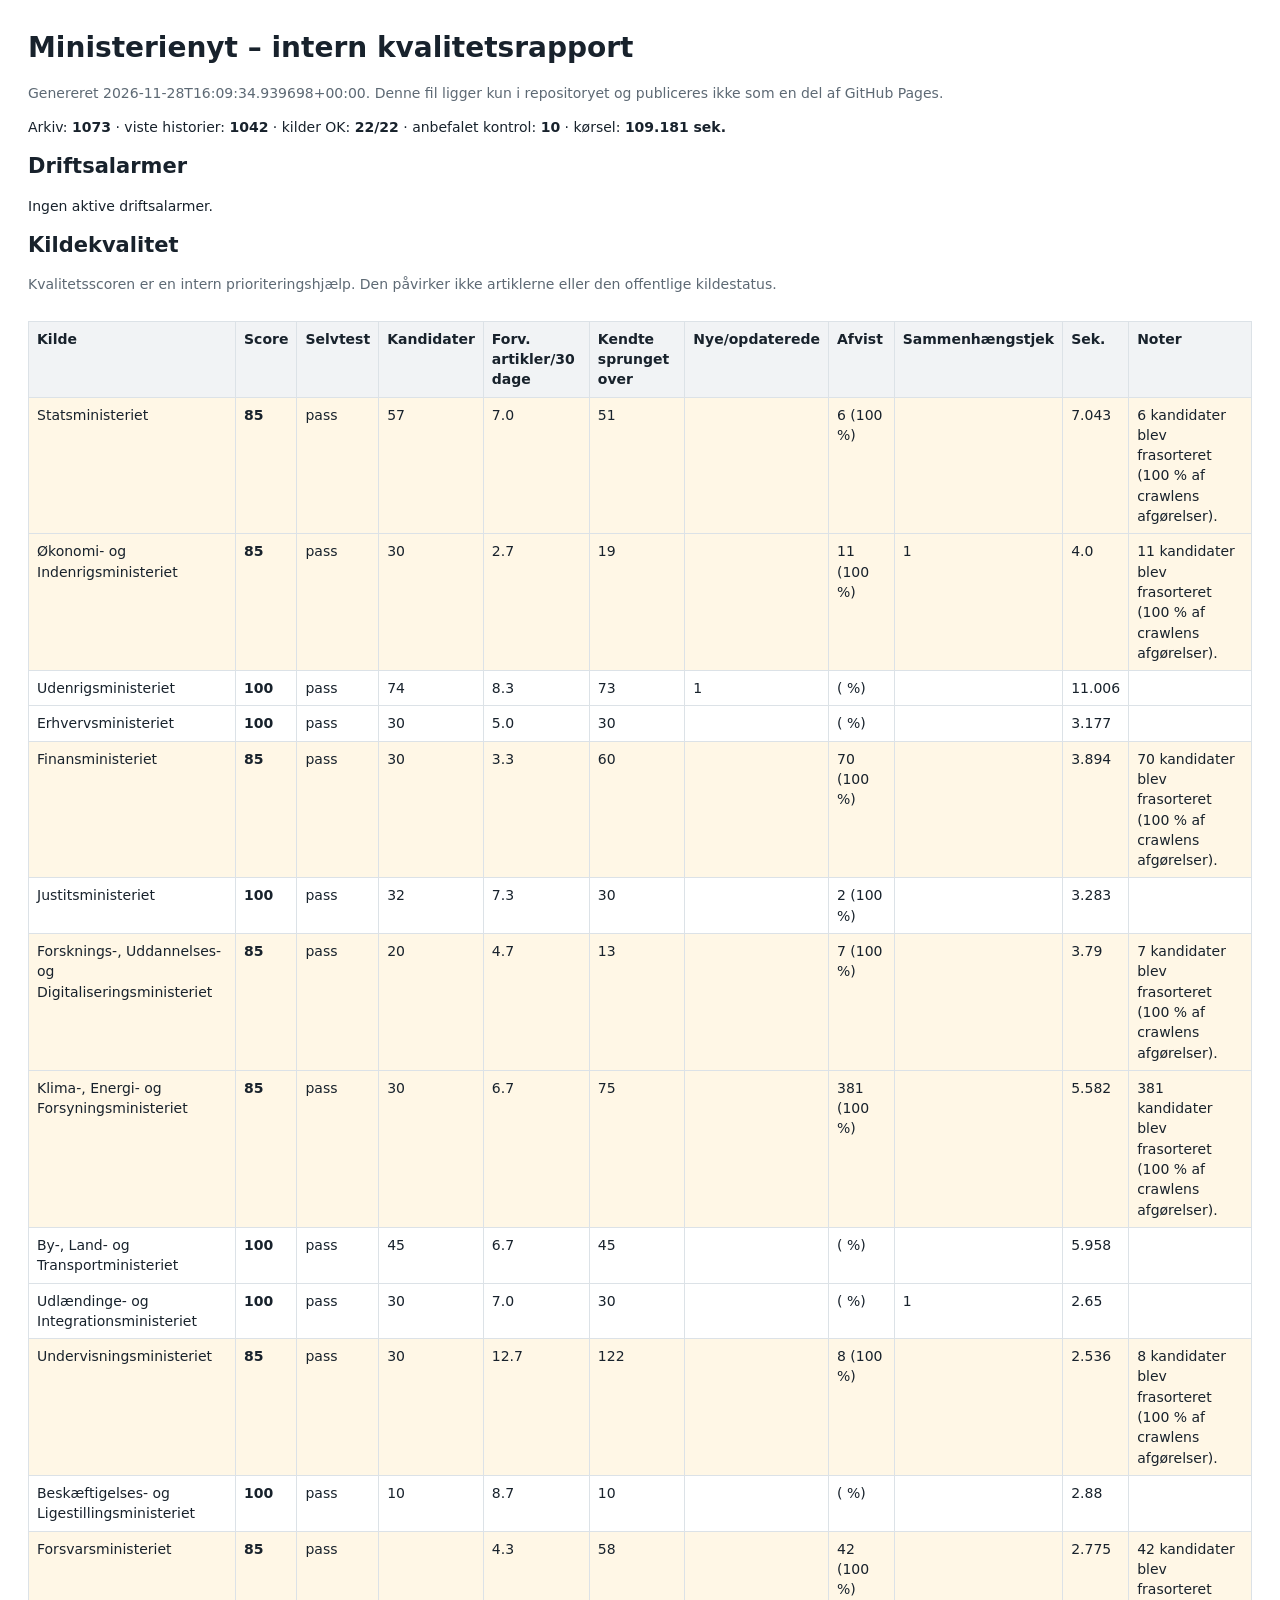
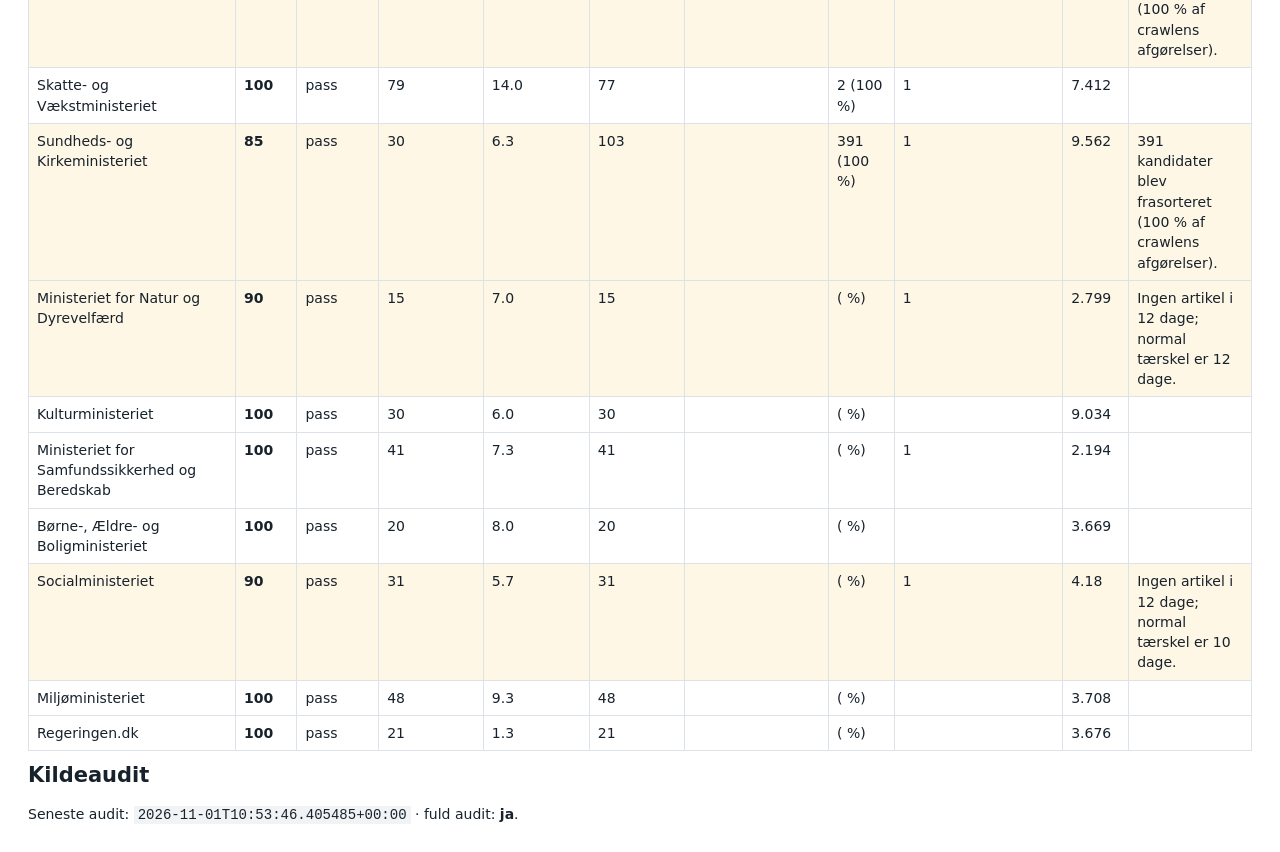
==== commit 88856441: "Opdater nyhedsarkiv og kvalitetsstatus [skip ci]" ====
--- a/diagnostics.html
+++ b/diagnostics.html
@@ -1 +1 @@
-<!doctype html><html lang="da"><head><meta charset="utf-8"><meta name="robots" content="noindex,nofollow,noarchive"><meta name="viewport" content="width=device-width,initial-scale=1"><title>Ministerienyt diagnostik</title><style>body{font:14px/1.45 system-ui,sans-serif;margin:28px;color:#18222c}h1,h2{margin:.4em 0}.meta{color:#5d6974}.table-wrap{overflow:auto}table{border-collapse:collapse;width:100%;margin-top:12px}th,td{border:1px solid #dce2e7;padding:7px 8px;text-align:left;vertical-align:top}th{background:#f1f3f5}tr.review{background:#fff7e6}code{background:#f1f3f5;padding:1px 4px}</style></head><body><h1>Ministerienyt – intern kvalitetsrapport</h1><p class="meta">Genereret 2026-11-28T15:39:32.619706+00:00. Denne fil ligger kun i repositoryet og publiceres ikke som en del af GitHub Pages.</p><p>Arkiv: <strong>1073</strong> · viste historier: <strong>1042</strong> · kilder OK: <strong>22/22</strong> · anbefalet kontrol: <strong>10</strong> · kørsel: <strong>112.736 sek.</strong></p><h2>Driftsalarmer</h2><p>Ingen aktive driftsalarmer.</p><h2>Kildekvalitet</h2><p class="meta">Kvalitetsscoren er en intern prioriteringshjælp. Den påvirker ikke artiklerne eller den offentlige kildestatus.</p><div class="table-wrap"><table><thead><tr><th>Kilde</th><th>Score</th><th>Selvtest</th><th>Kandidater</th><th>Forv. artikler/30 dage</th><th>Kendte sprunget over</th><th>Nye/opdaterede</th><th>Afvist</th><th>Sammenhængstjek</th><th>Sek.</th><th>Noter</th></tr></thead><tbody><tr class="review"><td>Statsministeriet</td><td><strong>85</strong></td><td>pass</td><td>57</td><td>7.0</td><td>51</td><td></td><td>6 (100 %)</td><td></td><td>7.381</td><td>6 kandidater blev frasorteret (100 % af crawlens afgørelser).</td></tr><tr class="review"><td>Økonomi- og Indenrigsministeriet</td><td><strong>85</strong></td><td>pass</td><td>30</td><td>2.7</td><td>19</td><td></td><td>11 (100 %)</td><td>1</td><td>3.662</td><td>11 kandidater blev frasorteret (100 % af crawlens afgørelser).</td></tr><tr><td>Udenrigsministeriet</td><td><strong>100</strong></td><td>pass</td><td>74</td><td>8.3</td><td>73</td><td>1</td><td> ( %)</td><td></td><td>10.714</td><td></td></tr><tr><td>Erhvervsministeriet</td><td><strong>100</strong></td><td>pass</td><td>30</td><td>5.0</td><td>30</td><td></td><td> ( %)</td><td></td><td>3.363</td><td></td></tr><tr class="review"><td>Finansministeriet</td><td><strong>85</strong></td><td>pass</td><td>30</td><td>3.3</td><td>60</td><td></td><td>70 (100 %)</td><td></td><td>3.701</td><td>70 kandidater blev frasorteret (100 % af crawlens afgørelser).</td></tr><tr><td>Justitsministeriet</td><td><strong>100</strong></td><td>pass</td><td>32</td><td>7.3</td><td>30</td><td></td><td>2 (100 %)</td><td></td><td>4.733</td><td></td></tr><tr class="review"><td>Forsknings-, Uddannelses- og Digitaliseringsministeriet</td><td><strong>85</strong></td><td>pass</td><td>20</td><td>4.7</td><td>13</td><td></td><td>7 (100 %)</td><td></td><td>3.838</td><td>7 kandidater blev frasorteret (100 % af crawlens afgørelser).</td></tr><tr class="review"><td>Klima-, Energi- og Forsyningsministeriet</td><td><strong>85</strong></td><td>pass</td><td>30</td><td>6.7</td><td>75</td><td></td><td>381 (100 %)</td><td></td><td>6.263</td><td>381 kandidater blev frasorteret (100 % af crawlens afgørelser).</td></tr><tr><td>By-, Land- og Transportministeriet</td><td><strong>100</strong></td><td>pass</td><td>45</td><td>6.7</td><td>45</td><td></td><td> ( %)</td><td></td><td>5.499</td><td></td></tr><tr><td>Udlændinge- og Integrationsministeriet</td><td><strong>100</strong></td><td>pass</td><td>30</td><td>7.0</td><td>30</td><td></td><td> ( %)</td><td>1</td><td>3.582</td><td></td></tr><tr class="review"><td>Undervisningsministeriet</td><td><strong>85</strong></td><td>pass</td><td>30</td><td>12.7</td><td>122</td><td></td><td>8 (100 %)</td><td></td><td>2.821</td><td>8 kandidater blev frasorteret (100 % af crawlens afgørelser).</td></tr><tr><td>Beskæftigelses- og Ligestillingsministeriet</td><td><strong>100</strong></td><td>pass</td><td>10</td><td>8.7</td><td>10</td><td></td><td> ( %)</td><td></td><td>3.151</td><td></td></tr><tr class="review"><td>Forsvarsministeriet</td><td><strong>85</strong></td><td>pass</td><td></td><td>4.3</td><td>58</td><td></td><td>42 (100 %)</td><td></td><td>3.032</td><td>42 kandidater blev frasorteret (100 % af crawlens afgørelser).</td></tr><tr><td>Skatte- og Vækstministeriet</td><td><strong>100</strong></td><td>pass</td><td>79</td><td>14.0</td><td>77</td><td></td><td>2 (100 %)</td><td>1</td><td>8.01</td><td></td></tr><tr class="review"><td>Sundheds- og Kirkeministeriet</td><td><strong>85</strong></td><td>pass</td><td>30</td><td>6.3</td><td>103</td><td></td><td>391 (100 %)</td><td>1</td><td>8.805</td><td>391 kandidater blev frasorteret (100 % af crawlens afgørelser).</td></tr><tr class="review"><td>Ministeriet for Natur og Dyrevelfærd</td><td><strong>90</strong></td><td>pass</td><td>15</td><td>7.0</td><td>15</td><td></td><td> ( %)</td><td>1</td><td>2.638</td><td>Ingen artikel i 12 dage; normal tærskel er 12 dage.</td></tr><tr><td>Kulturministeriet</td><td><strong>100</strong></td><td>pass</td><td>30</td><td>6.0</td><td>30</td><td></td><td> ( %)</td><td></td><td>8.826</td><td></td></tr><tr><td>Ministeriet for Samfundssikkerhed og Beredskab</td><td><strong>100</strong></td><td>pass</td><td>41</td><td>7.3</td><td>41</td><td></td><td> ( %)</td><td>1</td><td>2.214</td><td></td></tr><tr><td>Børne-, Ældre- og Boligministeriet</td><td><strong>100</strong></td><td>pass</td><td>20</td><td>8.0</td><td>20</td><td></td><td> ( %)</td><td></td><td>3.633</td><td></td></tr><tr class="review"><td>Socialministeriet</td><td><strong>90</strong></td><td>pass</td><td>31</td><td>5.7</td><td>31</td><td></td><td> ( %)</td><td>1</td><td>4.272</td><td>Ingen artikel i 12 dage; normal tærskel er 10 dage.</td></tr><tr><td>Miljøministeriet</td><td><strong>100</strong></td><td>pass</td><td>48</td><td>9.3</td><td>48</td><td></td><td> ( %)</td><td></td><td>4.306</td><td></td></tr><tr><td>Regeringen.dk</td><td><strong>100</strong></td><td>pass</td><td>21</td><td>1.3</td><td>21</td><td></td><td> ( %)</td><td></td><td>3.896</td><td></td></tr></tbody></table></div><h2>Kildeaudit</h2><p>Seneste audit: <code>2026-11-01T10:53:46.405485+00:00</code> · fuld audit: <strong>ja</strong>.</p></body></html>+<!doctype html><html lang="da"><head><meta charset="utf-8"><meta name="robots" content="noindex,nofollow,noarchive"><meta name="viewport" content="width=device-width,initial-scale=1"><title>Ministerienyt diagnostik</title><style>body{font:14px/1.45 system-ui,sans-serif;margin:28px;color:#18222c}h1,h2{margin:.4em 0}.meta{color:#5d6974}.table-wrap{overflow:auto}table{border-collapse:collapse;width:100%;margin-top:12px}th,td{border:1px solid #dce2e7;padding:7px 8px;text-align:left;vertical-align:top}th{background:#f1f3f5}tr.review{background:#fff7e6}code{background:#f1f3f5;padding:1px 4px}</style></head><body><h1>Ministerienyt – intern kvalitetsrapport</h1><p class="meta">Genereret 2026-11-28T16:09:34.939698+00:00. Denne fil ligger kun i repositoryet og publiceres ikke som en del af GitHub Pages.</p><p>Arkiv: <strong>1073</strong> · viste historier: <strong>1042</strong> · kilder OK: <strong>22/22</strong> · anbefalet kontrol: <strong>10</strong> · kørsel: <strong>109.181 sek.</strong></p><h2>Driftsalarmer</h2><p>Ingen aktive driftsalarmer.</p><h2>Kildekvalitet</h2><p class="meta">Kvalitetsscoren er en intern prioriteringshjælp. Den påvirker ikke artiklerne eller den offentlige kildestatus.</p><div class="table-wrap"><table><thead><tr><th>Kilde</th><th>Score</th><th>Selvtest</th><th>Kandidater</th><th>Forv. artikler/30 dage</th><th>Kendte sprunget over</th><th>Nye/opdaterede</th><th>Afvist</th><th>Sammenhængstjek</th><th>Sek.</th><th>Noter</th></tr></thead><tbody><tr class="review"><td>Statsministeriet</td><td><strong>85</strong></td><td>pass</td><td>57</td><td>7.0</td><td>51</td><td></td><td>6 (100 %)</td><td></td><td>7.043</td><td>6 kandidater blev frasorteret (100 % af crawlens afgørelser).</td></tr><tr class="review"><td>Økonomi- og Indenrigsministeriet</td><td><strong>85</strong></td><td>pass</td><td>30</td><td>2.7</td><td>19</td><td></td><td>11 (100 %)</td><td>1</td><td>4.0</td><td>11 kandidater blev frasorteret (100 % af crawlens afgørelser).</td></tr><tr><td>Udenrigsministeriet</td><td><strong>100</strong></td><td>pass</td><td>74</td><td>8.3</td><td>73</td><td>1</td><td> ( %)</td><td></td><td>11.006</td><td></td></tr><tr><td>Erhvervsministeriet</td><td><strong>100</strong></td><td>pass</td><td>30</td><td>5.0</td><td>30</td><td></td><td> ( %)</td><td></td><td>3.177</td><td></td></tr><tr class="review"><td>Finansministeriet</td><td><strong>85</strong></td><td>pass</td><td>30</td><td>3.3</td><td>60</td><td></td><td>70 (100 %)</td><td></td><td>3.894</td><td>70 kandidater blev frasorteret (100 % af crawlens afgørelser).</td></tr><tr><td>Justitsministeriet</td><td><strong>100</strong></td><td>pass</td><td>32</td><td>7.3</td><td>30</td><td></td><td>2 (100 %)</td><td></td><td>3.283</td><td></td></tr><tr class="review"><td>Forsknings-, Uddannelses- og Digitaliseringsministeriet</td><td><strong>85</strong></td><td>pass</td><td>20</td><td>4.7</td><td>13</td><td></td><td>7 (100 %)</td><td></td><td>3.79</td><td>7 kandidater blev frasorteret (100 % af crawlens afgørelser).</td></tr><tr class="review"><td>Klima-, Energi- og Forsyningsministeriet</td><td><strong>85</strong></td><td>pass</td><td>30</td><td>6.7</td><td>75</td><td></td><td>381 (100 %)</td><td></td><td>5.582</td><td>381 kandidater blev frasorteret (100 % af crawlens afgørelser).</td></tr><tr><td>By-, Land- og Transportministeriet</td><td><strong>100</strong></td><td>pass</td><td>45</td><td>6.7</td><td>45</td><td></td><td> ( %)</td><td></td><td>5.958</td><td></td></tr><tr><td>Udlændinge- og Integrationsministeriet</td><td><strong>100</strong></td><td>pass</td><td>30</td><td>7.0</td><td>30</td><td></td><td> ( %)</td><td>1</td><td>2.65</td><td></td></tr><tr class="review"><td>Undervisningsministeriet</td><td><strong>85</strong></td><td>pass</td><td>30</td><td>12.7</td><td>122</td><td></td><td>8 (100 %)</td><td></td><td>2.536</td><td>8 kandidater blev frasorteret (100 % af crawlens afgørelser).</td></tr><tr><td>Beskæftigelses- og Ligestillingsministeriet</td><td><strong>100</strong></td><td>pass</td><td>10</td><td>8.7</td><td>10</td><td></td><td> ( %)</td><td></td><td>2.88</td><td></td></tr><tr class="review"><td>Forsvarsministeriet</td><td><strong>85</strong></td><td>pass</td><td></td><td>4.3</td><td>58</td><td></td><td>42 (100 %)</td><td></td><td>2.775</td><td>42 kandidater blev frasorteret (100 % af crawlens afgørelser).</td></tr><tr><td>Skatte- og Vækstministeriet</td><td><strong>100</strong></td><td>pass</td><td>79</td><td>14.0</td><td>77</td><td></td><td>2 (100 %)</td><td>1</td><td>7.412</td><td></td></tr><tr class="review"><td>Sundheds- og Kirkeministeriet</td><td><strong>85</strong></td><td>pass</td><td>30</td><td>6.3</td><td>103</td><td></td><td>391 (100 %)</td><td>1</td><td>9.562</td><td>391 kandidater blev frasorteret (100 % af crawlens afgørelser).</td></tr><tr class="review"><td>Ministeriet for Natur og Dyrevelfærd</td><td><strong>90</strong></td><td>pass</td><td>15</td><td>7.0</td><td>15</td><td></td><td> ( %)</td><td>1</td><td>2.799</td><td>Ingen artikel i 12 dage; normal tærskel er 12 dage.</td></tr><tr><td>Kulturministeriet</td><td><strong>100</strong></td><td>pass</td><td>30</td><td>6.0</td><td>30</td><td></td><td> ( %)</td><td></td><td>9.034</td><td></td></tr><tr><td>Ministeriet for Samfundssikkerhed og Beredskab</td><td><strong>100</strong></td><td>pass</td><td>41</td><td>7.3</td><td>41</td><td></td><td> ( %)</td><td>1</td><td>2.194</td><td></td></tr><tr><td>Børne-, Ældre- og Boligministeriet</td><td><strong>100</strong></td><td>pass</td><td>20</td><td>8.0</td><td>20</td><td></td><td> ( %)</td><td></td><td>3.669</td><td></td></tr><tr class="review"><td>Socialministeriet</td><td><strong>90</strong></td><td>pass</td><td>31</td><td>5.7</td><td>31</td><td></td><td> ( %)</td><td>1</td><td>4.18</td><td>Ingen artikel i 12 dage; normal tærskel er 10 dage.</td></tr><tr><td>Miljøministeriet</td><td><strong>100</strong></td><td>pass</td><td>48</td><td>9.3</td><td>48</td><td></td><td> ( %)</td><td></td><td>3.708</td><td></td></tr><tr><td>Regeringen.dk</td><td><strong>100</strong></td><td>pass</td><td>21</td><td>1.3</td><td>21</td><td></td><td> ( %)</td><td></td><td>3.676</td><td></td></tr></tbody></table></div><h2>Kildeaudit</h2><p>Seneste audit: <code>2026-11-01T10:53:46.405485+00:00</code> · fuld audit: <strong>ja</strong>.</p></body></html>
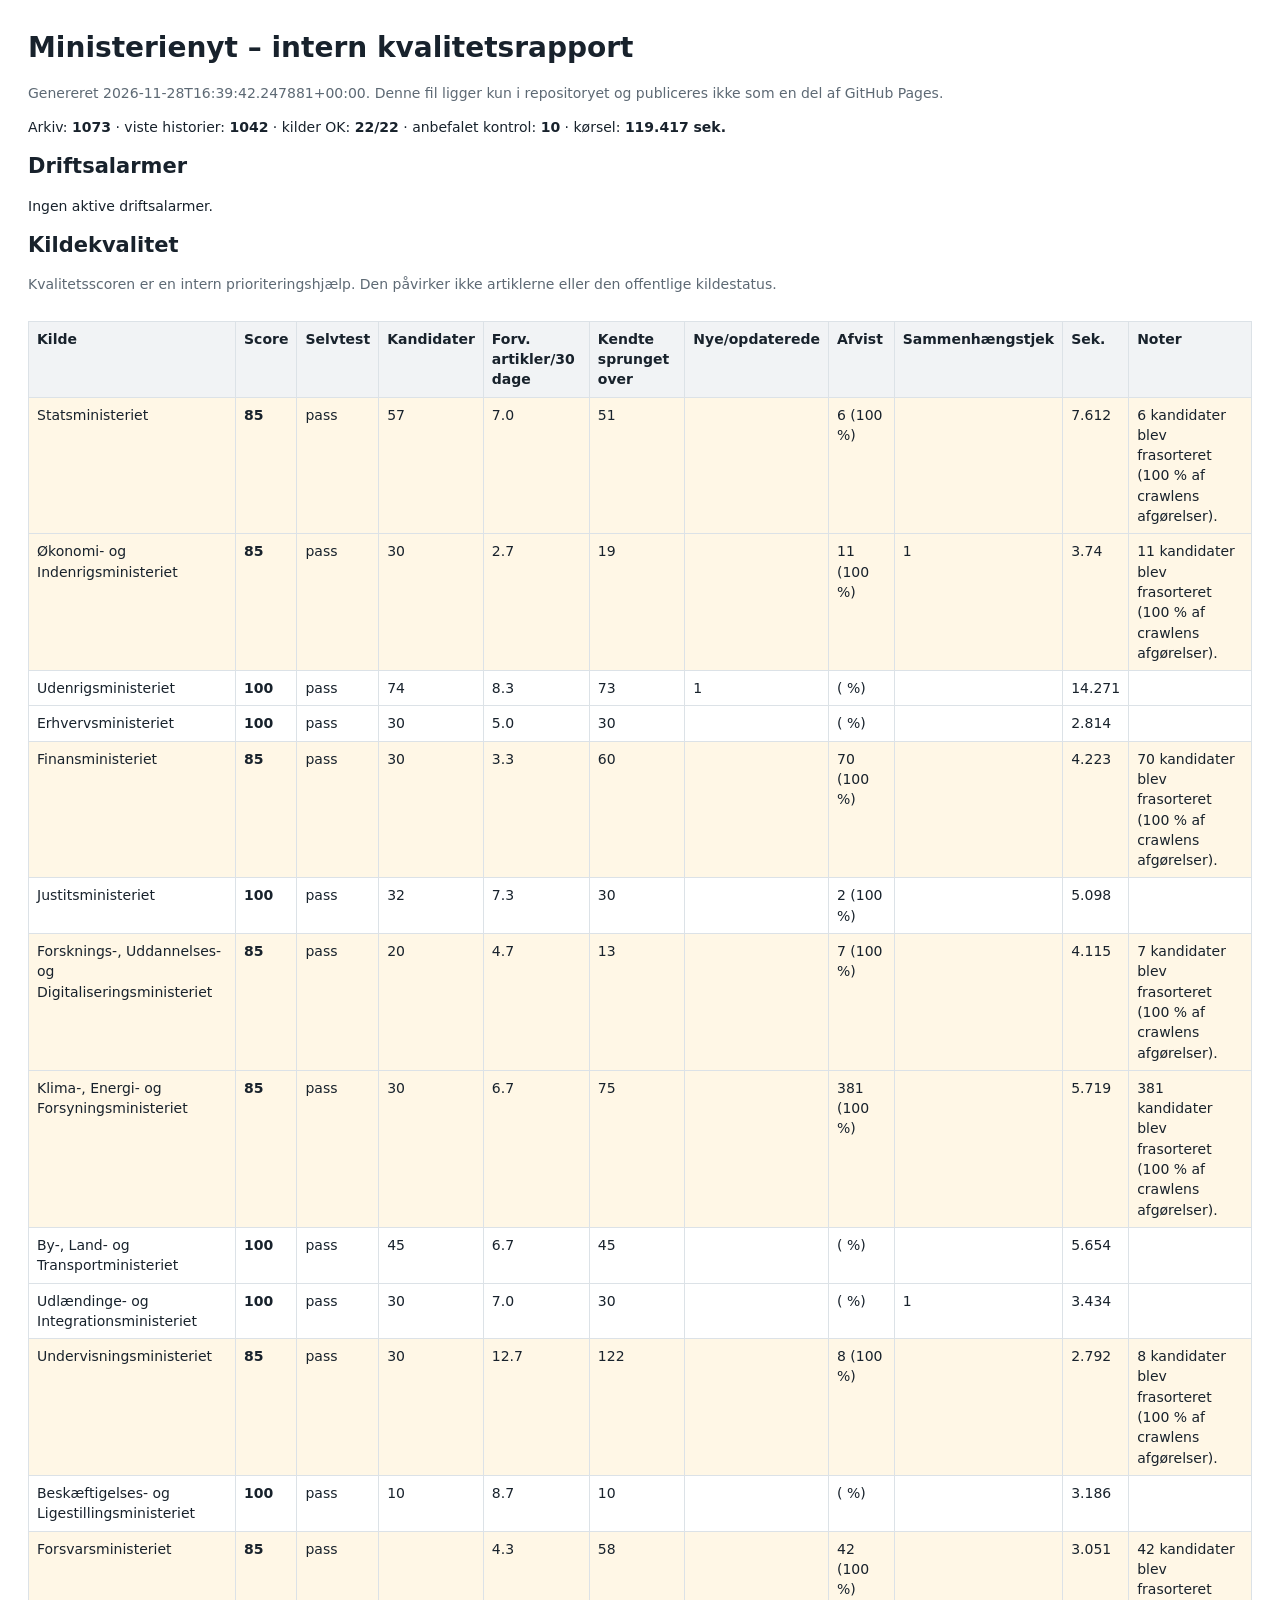
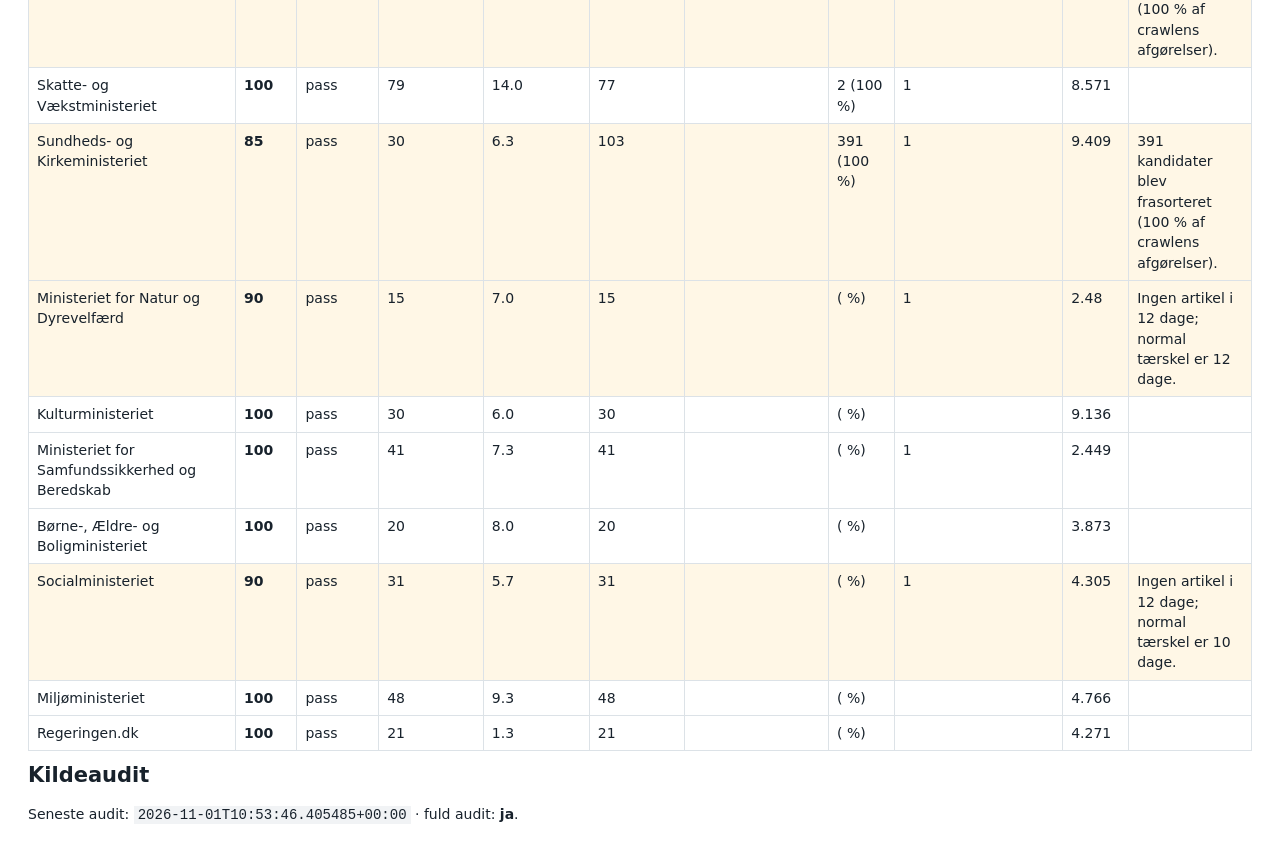
==== commit a0af76f1: "Opdater nyhedsarkiv og kvalitetsstatus [skip ci]" ====
--- a/diagnostics.html
+++ b/diagnostics.html
@@ -1 +1 @@
-<!doctype html><html lang="da"><head><meta charset="utf-8"><meta name="robots" content="noindex,nofollow,noarchive"><meta name="viewport" content="width=device-width,initial-scale=1"><title>Ministerienyt diagnostik</title><style>body{font:14px/1.45 system-ui,sans-serif;margin:28px;color:#18222c}h1,h2{margin:.4em 0}.meta{color:#5d6974}.table-wrap{overflow:auto}table{border-collapse:collapse;width:100%;margin-top:12px}th,td{border:1px solid #dce2e7;padding:7px 8px;text-align:left;vertical-align:top}th{background:#f1f3f5}tr.review{background:#fff7e6}code{background:#f1f3f5;padding:1px 4px}</style></head><body><h1>Ministerienyt – intern kvalitetsrapport</h1><p class="meta">Genereret 2026-11-28T16:09:34.939698+00:00. Denne fil ligger kun i repositoryet og publiceres ikke som en del af GitHub Pages.</p><p>Arkiv: <strong>1073</strong> · viste historier: <strong>1042</strong> · kilder OK: <strong>22/22</strong> · anbefalet kontrol: <strong>10</strong> · kørsel: <strong>109.181 sek.</strong></p><h2>Driftsalarmer</h2><p>Ingen aktive driftsalarmer.</p><h2>Kildekvalitet</h2><p class="meta">Kvalitetsscoren er en intern prioriteringshjælp. Den påvirker ikke artiklerne eller den offentlige kildestatus.</p><div class="table-wrap"><table><thead><tr><th>Kilde</th><th>Score</th><th>Selvtest</th><th>Kandidater</th><th>Forv. artikler/30 dage</th><th>Kendte sprunget over</th><th>Nye/opdaterede</th><th>Afvist</th><th>Sammenhængstjek</th><th>Sek.</th><th>Noter</th></tr></thead><tbody><tr class="review"><td>Statsministeriet</td><td><strong>85</strong></td><td>pass</td><td>57</td><td>7.0</td><td>51</td><td></td><td>6 (100 %)</td><td></td><td>7.043</td><td>6 kandidater blev frasorteret (100 % af crawlens afgørelser).</td></tr><tr class="review"><td>Økonomi- og Indenrigsministeriet</td><td><strong>85</strong></td><td>pass</td><td>30</td><td>2.7</td><td>19</td><td></td><td>11 (100 %)</td><td>1</td><td>4.0</td><td>11 kandidater blev frasorteret (100 % af crawlens afgørelser).</td></tr><tr><td>Udenrigsministeriet</td><td><strong>100</strong></td><td>pass</td><td>74</td><td>8.3</td><td>73</td><td>1</td><td> ( %)</td><td></td><td>11.006</td><td></td></tr><tr><td>Erhvervsministeriet</td><td><strong>100</strong></td><td>pass</td><td>30</td><td>5.0</td><td>30</td><td></td><td> ( %)</td><td></td><td>3.177</td><td></td></tr><tr class="review"><td>Finansministeriet</td><td><strong>85</strong></td><td>pass</td><td>30</td><td>3.3</td><td>60</td><td></td><td>70 (100 %)</td><td></td><td>3.894</td><td>70 kandidater blev frasorteret (100 % af crawlens afgørelser).</td></tr><tr><td>Justitsministeriet</td><td><strong>100</strong></td><td>pass</td><td>32</td><td>7.3</td><td>30</td><td></td><td>2 (100 %)</td><td></td><td>3.283</td><td></td></tr><tr class="review"><td>Forsknings-, Uddannelses- og Digitaliseringsministeriet</td><td><strong>85</strong></td><td>pass</td><td>20</td><td>4.7</td><td>13</td><td></td><td>7 (100 %)</td><td></td><td>3.79</td><td>7 kandidater blev frasorteret (100 % af crawlens afgørelser).</td></tr><tr class="review"><td>Klima-, Energi- og Forsyningsministeriet</td><td><strong>85</strong></td><td>pass</td><td>30</td><td>6.7</td><td>75</td><td></td><td>381 (100 %)</td><td></td><td>5.582</td><td>381 kandidater blev frasorteret (100 % af crawlens afgørelser).</td></tr><tr><td>By-, Land- og Transportministeriet</td><td><strong>100</strong></td><td>pass</td><td>45</td><td>6.7</td><td>45</td><td></td><td> ( %)</td><td></td><td>5.958</td><td></td></tr><tr><td>Udlændinge- og Integrationsministeriet</td><td><strong>100</strong></td><td>pass</td><td>30</td><td>7.0</td><td>30</td><td></td><td> ( %)</td><td>1</td><td>2.65</td><td></td></tr><tr class="review"><td>Undervisningsministeriet</td><td><strong>85</strong></td><td>pass</td><td>30</td><td>12.7</td><td>122</td><td></td><td>8 (100 %)</td><td></td><td>2.536</td><td>8 kandidater blev frasorteret (100 % af crawlens afgørelser).</td></tr><tr><td>Beskæftigelses- og Ligestillingsministeriet</td><td><strong>100</strong></td><td>pass</td><td>10</td><td>8.7</td><td>10</td><td></td><td> ( %)</td><td></td><td>2.88</td><td></td></tr><tr class="review"><td>Forsvarsministeriet</td><td><strong>85</strong></td><td>pass</td><td></td><td>4.3</td><td>58</td><td></td><td>42 (100 %)</td><td></td><td>2.775</td><td>42 kandidater blev frasorteret (100 % af crawlens afgørelser).</td></tr><tr><td>Skatte- og Vækstministeriet</td><td><strong>100</strong></td><td>pass</td><td>79</td><td>14.0</td><td>77</td><td></td><td>2 (100 %)</td><td>1</td><td>7.412</td><td></td></tr><tr class="review"><td>Sundheds- og Kirkeministeriet</td><td><strong>85</strong></td><td>pass</td><td>30</td><td>6.3</td><td>103</td><td></td><td>391 (100 %)</td><td>1</td><td>9.562</td><td>391 kandidater blev frasorteret (100 % af crawlens afgørelser).</td></tr><tr class="review"><td>Ministeriet for Natur og Dyrevelfærd</td><td><strong>90</strong></td><td>pass</td><td>15</td><td>7.0</td><td>15</td><td></td><td> ( %)</td><td>1</td><td>2.799</td><td>Ingen artikel i 12 dage; normal tærskel er 12 dage.</td></tr><tr><td>Kulturministeriet</td><td><strong>100</strong></td><td>pass</td><td>30</td><td>6.0</td><td>30</td><td></td><td> ( %)</td><td></td><td>9.034</td><td></td></tr><tr><td>Ministeriet for Samfundssikkerhed og Beredskab</td><td><strong>100</strong></td><td>pass</td><td>41</td><td>7.3</td><td>41</td><td></td><td> ( %)</td><td>1</td><td>2.194</td><td></td></tr><tr><td>Børne-, Ældre- og Boligministeriet</td><td><strong>100</strong></td><td>pass</td><td>20</td><td>8.0</td><td>20</td><td></td><td> ( %)</td><td></td><td>3.669</td><td></td></tr><tr class="review"><td>Socialministeriet</td><td><strong>90</strong></td><td>pass</td><td>31</td><td>5.7</td><td>31</td><td></td><td> ( %)</td><td>1</td><td>4.18</td><td>Ingen artikel i 12 dage; normal tærskel er 10 dage.</td></tr><tr><td>Miljøministeriet</td><td><strong>100</strong></td><td>pass</td><td>48</td><td>9.3</td><td>48</td><td></td><td> ( %)</td><td></td><td>3.708</td><td></td></tr><tr><td>Regeringen.dk</td><td><strong>100</strong></td><td>pass</td><td>21</td><td>1.3</td><td>21</td><td></td><td> ( %)</td><td></td><td>3.676</td><td></td></tr></tbody></table></div><h2>Kildeaudit</h2><p>Seneste audit: <code>2026-11-01T10:53:46.405485+00:00</code> · fuld audit: <strong>ja</strong>.</p></body></html>+<!doctype html><html lang="da"><head><meta charset="utf-8"><meta name="robots" content="noindex,nofollow,noarchive"><meta name="viewport" content="width=device-width,initial-scale=1"><title>Ministerienyt diagnostik</title><style>body{font:14px/1.45 system-ui,sans-serif;margin:28px;color:#18222c}h1,h2{margin:.4em 0}.meta{color:#5d6974}.table-wrap{overflow:auto}table{border-collapse:collapse;width:100%;margin-top:12px}th,td{border:1px solid #dce2e7;padding:7px 8px;text-align:left;vertical-align:top}th{background:#f1f3f5}tr.review{background:#fff7e6}code{background:#f1f3f5;padding:1px 4px}</style></head><body><h1>Ministerienyt – intern kvalitetsrapport</h1><p class="meta">Genereret 2026-11-28T16:39:42.247881+00:00. Denne fil ligger kun i repositoryet og publiceres ikke som en del af GitHub Pages.</p><p>Arkiv: <strong>1073</strong> · viste historier: <strong>1042</strong> · kilder OK: <strong>22/22</strong> · anbefalet kontrol: <strong>10</strong> · kørsel: <strong>119.417 sek.</strong></p><h2>Driftsalarmer</h2><p>Ingen aktive driftsalarmer.</p><h2>Kildekvalitet</h2><p class="meta">Kvalitetsscoren er en intern prioriteringshjælp. Den påvirker ikke artiklerne eller den offentlige kildestatus.</p><div class="table-wrap"><table><thead><tr><th>Kilde</th><th>Score</th><th>Selvtest</th><th>Kandidater</th><th>Forv. artikler/30 dage</th><th>Kendte sprunget over</th><th>Nye/opdaterede</th><th>Afvist</th><th>Sammenhængstjek</th><th>Sek.</th><th>Noter</th></tr></thead><tbody><tr class="review"><td>Statsministeriet</td><td><strong>85</strong></td><td>pass</td><td>57</td><td>7.0</td><td>51</td><td></td><td>6 (100 %)</td><td></td><td>7.612</td><td>6 kandidater blev frasorteret (100 % af crawlens afgørelser).</td></tr><tr class="review"><td>Økonomi- og Indenrigsministeriet</td><td><strong>85</strong></td><td>pass</td><td>30</td><td>2.7</td><td>19</td><td></td><td>11 (100 %)</td><td>1</td><td>3.74</td><td>11 kandidater blev frasorteret (100 % af crawlens afgørelser).</td></tr><tr><td>Udenrigsministeriet</td><td><strong>100</strong></td><td>pass</td><td>74</td><td>8.3</td><td>73</td><td>1</td><td> ( %)</td><td></td><td>14.271</td><td></td></tr><tr><td>Erhvervsministeriet</td><td><strong>100</strong></td><td>pass</td><td>30</td><td>5.0</td><td>30</td><td></td><td> ( %)</td><td></td><td>2.814</td><td></td></tr><tr class="review"><td>Finansministeriet</td><td><strong>85</strong></td><td>pass</td><td>30</td><td>3.3</td><td>60</td><td></td><td>70 (100 %)</td><td></td><td>4.223</td><td>70 kandidater blev frasorteret (100 % af crawlens afgørelser).</td></tr><tr><td>Justitsministeriet</td><td><strong>100</strong></td><td>pass</td><td>32</td><td>7.3</td><td>30</td><td></td><td>2 (100 %)</td><td></td><td>5.098</td><td></td></tr><tr class="review"><td>Forsknings-, Uddannelses- og Digitaliseringsministeriet</td><td><strong>85</strong></td><td>pass</td><td>20</td><td>4.7</td><td>13</td><td></td><td>7 (100 %)</td><td></td><td>4.115</td><td>7 kandidater blev frasorteret (100 % af crawlens afgørelser).</td></tr><tr class="review"><td>Klima-, Energi- og Forsyningsministeriet</td><td><strong>85</strong></td><td>pass</td><td>30</td><td>6.7</td><td>75</td><td></td><td>381 (100 %)</td><td></td><td>5.719</td><td>381 kandidater blev frasorteret (100 % af crawlens afgørelser).</td></tr><tr><td>By-, Land- og Transportministeriet</td><td><strong>100</strong></td><td>pass</td><td>45</td><td>6.7</td><td>45</td><td></td><td> ( %)</td><td></td><td>5.654</td><td></td></tr><tr><td>Udlændinge- og Integrationsministeriet</td><td><strong>100</strong></td><td>pass</td><td>30</td><td>7.0</td><td>30</td><td></td><td> ( %)</td><td>1</td><td>3.434</td><td></td></tr><tr class="review"><td>Undervisningsministeriet</td><td><strong>85</strong></td><td>pass</td><td>30</td><td>12.7</td><td>122</td><td></td><td>8 (100 %)</td><td></td><td>2.792</td><td>8 kandidater blev frasorteret (100 % af crawlens afgørelser).</td></tr><tr><td>Beskæftigelses- og Ligestillingsministeriet</td><td><strong>100</strong></td><td>pass</td><td>10</td><td>8.7</td><td>10</td><td></td><td> ( %)</td><td></td><td>3.186</td><td></td></tr><tr class="review"><td>Forsvarsministeriet</td><td><strong>85</strong></td><td>pass</td><td></td><td>4.3</td><td>58</td><td></td><td>42 (100 %)</td><td></td><td>3.051</td><td>42 kandidater blev frasorteret (100 % af crawlens afgørelser).</td></tr><tr><td>Skatte- og Vækstministeriet</td><td><strong>100</strong></td><td>pass</td><td>79</td><td>14.0</td><td>77</td><td></td><td>2 (100 %)</td><td>1</td><td>8.571</td><td></td></tr><tr class="review"><td>Sundheds- og Kirkeministeriet</td><td><strong>85</strong></td><td>pass</td><td>30</td><td>6.3</td><td>103</td><td></td><td>391 (100 %)</td><td>1</td><td>9.409</td><td>391 kandidater blev frasorteret (100 % af crawlens afgørelser).</td></tr><tr class="review"><td>Ministeriet for Natur og Dyrevelfærd</td><td><strong>90</strong></td><td>pass</td><td>15</td><td>7.0</td><td>15</td><td></td><td> ( %)</td><td>1</td><td>2.48</td><td>Ingen artikel i 12 dage; normal tærskel er 12 dage.</td></tr><tr><td>Kulturministeriet</td><td><strong>100</strong></td><td>pass</td><td>30</td><td>6.0</td><td>30</td><td></td><td> ( %)</td><td></td><td>9.136</td><td></td></tr><tr><td>Ministeriet for Samfundssikkerhed og Beredskab</td><td><strong>100</strong></td><td>pass</td><td>41</td><td>7.3</td><td>41</td><td></td><td> ( %)</td><td>1</td><td>2.449</td><td></td></tr><tr><td>Børne-, Ældre- og Boligministeriet</td><td><strong>100</strong></td><td>pass</td><td>20</td><td>8.0</td><td>20</td><td></td><td> ( %)</td><td></td><td>3.873</td><td></td></tr><tr class="review"><td>Socialministeriet</td><td><strong>90</strong></td><td>pass</td><td>31</td><td>5.7</td><td>31</td><td></td><td> ( %)</td><td>1</td><td>4.305</td><td>Ingen artikel i 12 dage; normal tærskel er 10 dage.</td></tr><tr><td>Miljøministeriet</td><td><strong>100</strong></td><td>pass</td><td>48</td><td>9.3</td><td>48</td><td></td><td> ( %)</td><td></td><td>4.766</td><td></td></tr><tr><td>Regeringen.dk</td><td><strong>100</strong></td><td>pass</td><td>21</td><td>1.3</td><td>21</td><td></td><td> ( %)</td><td></td><td>4.271</td><td></td></tr></tbody></table></div><h2>Kildeaudit</h2><p>Seneste audit: <code>2026-11-01T10:53:46.405485+00:00</code> · fuld audit: <strong>ja</strong>.</p></body></html>
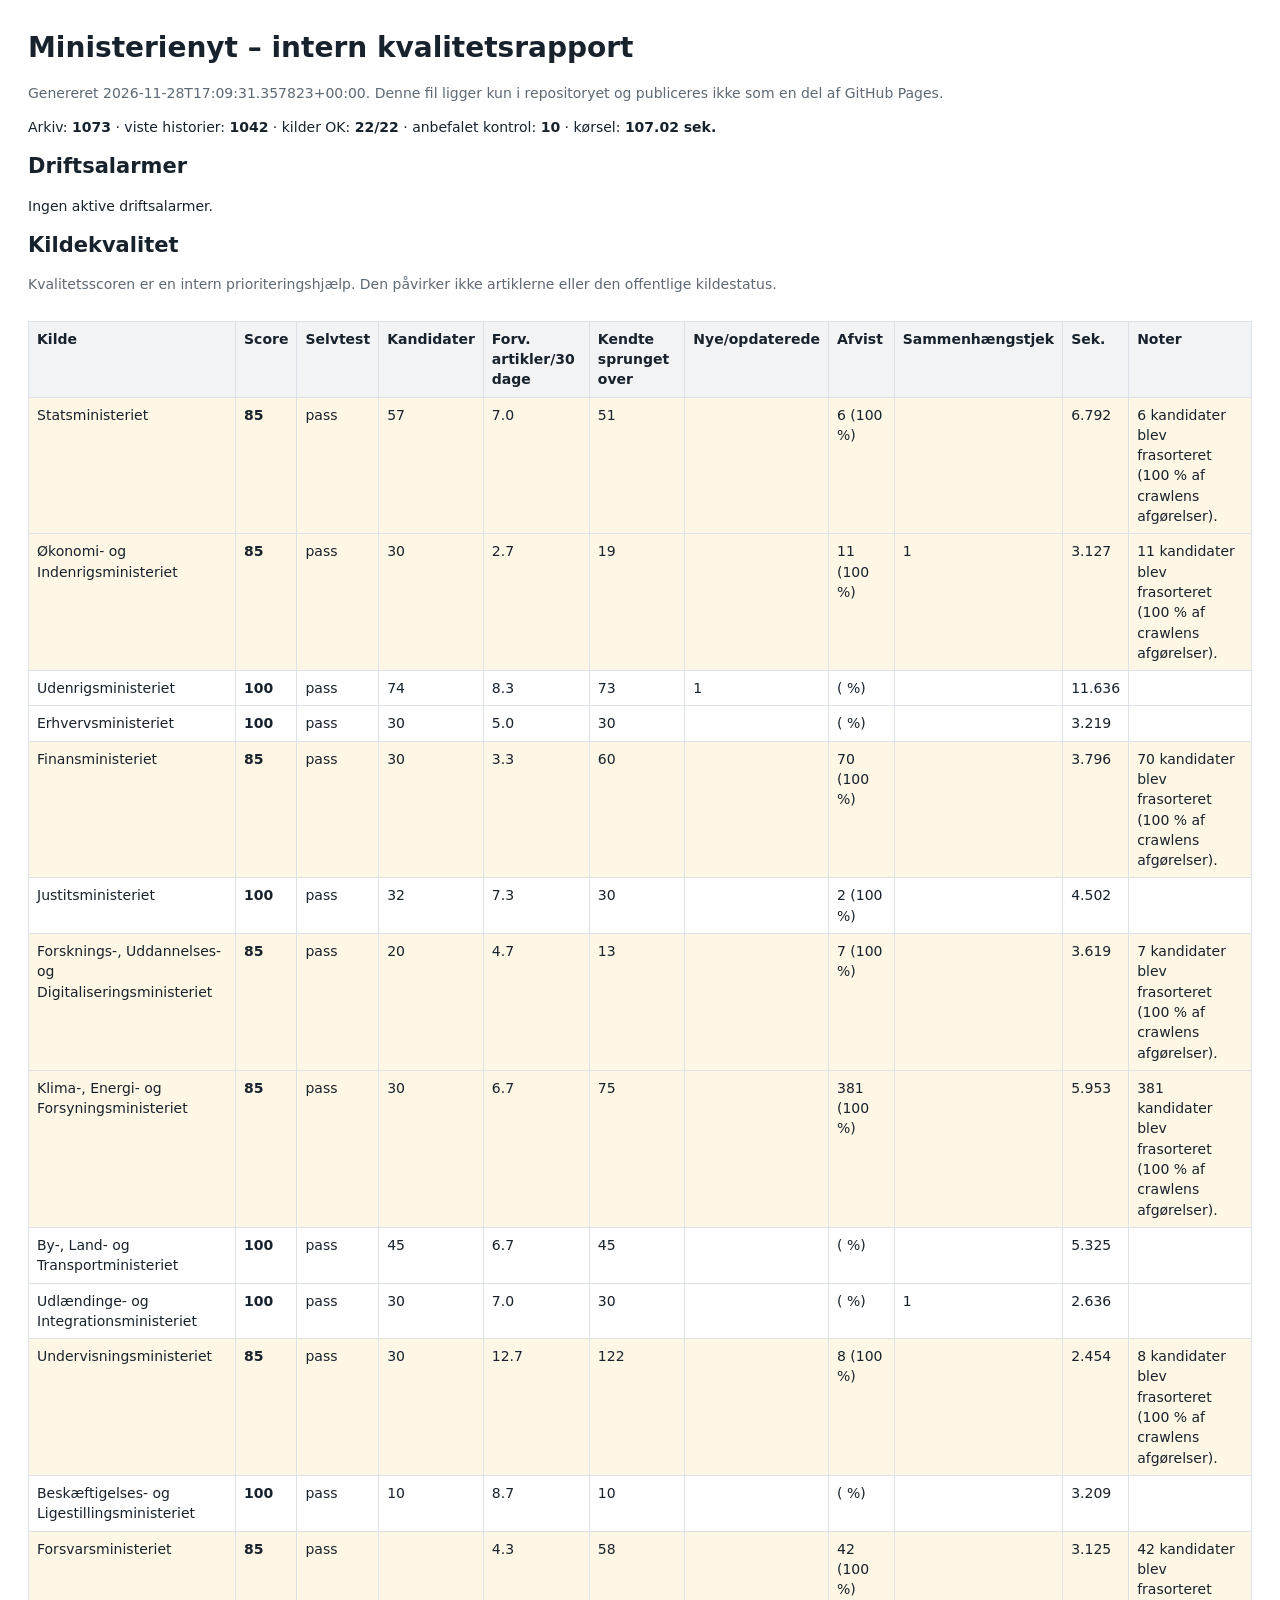
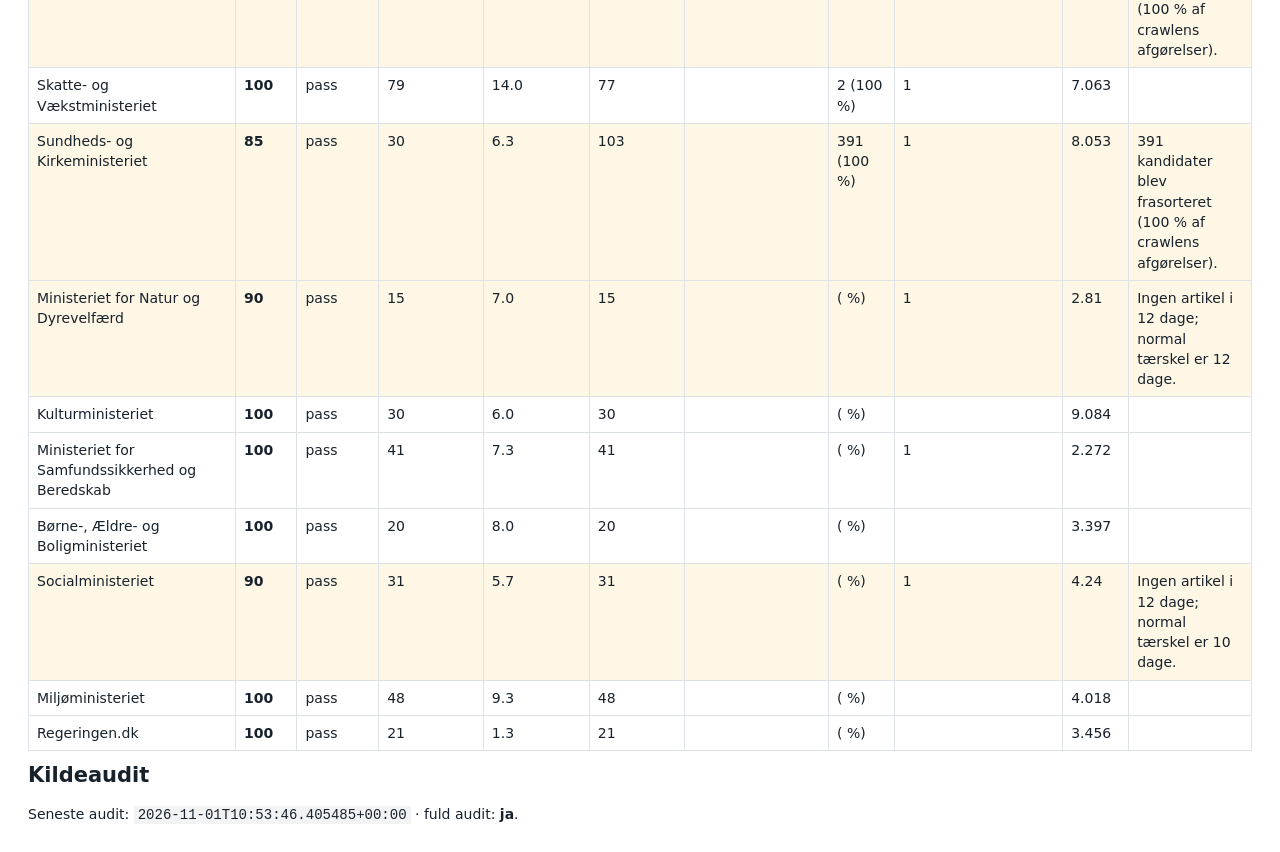
==== commit 546a9e9d: "Opdater nyhedsarkiv og kvalitetsstatus [skip ci]" ====
--- a/diagnostics.html
+++ b/diagnostics.html
@@ -1 +1 @@
-<!doctype html><html lang="da"><head><meta charset="utf-8"><meta name="robots" content="noindex,nofollow,noarchive"><meta name="viewport" content="width=device-width,initial-scale=1"><title>Ministerienyt diagnostik</title><style>body{font:14px/1.45 system-ui,sans-serif;margin:28px;color:#18222c}h1,h2{margin:.4em 0}.meta{color:#5d6974}.table-wrap{overflow:auto}table{border-collapse:collapse;width:100%;margin-top:12px}th,td{border:1px solid #dce2e7;padding:7px 8px;text-align:left;vertical-align:top}th{background:#f1f3f5}tr.review{background:#fff7e6}code{background:#f1f3f5;padding:1px 4px}</style></head><body><h1>Ministerienyt – intern kvalitetsrapport</h1><p class="meta">Genereret 2026-11-28T16:39:42.247881+00:00. Denne fil ligger kun i repositoryet og publiceres ikke som en del af GitHub Pages.</p><p>Arkiv: <strong>1073</strong> · viste historier: <strong>1042</strong> · kilder OK: <strong>22/22</strong> · anbefalet kontrol: <strong>10</strong> · kørsel: <strong>119.417 sek.</strong></p><h2>Driftsalarmer</h2><p>Ingen aktive driftsalarmer.</p><h2>Kildekvalitet</h2><p class="meta">Kvalitetsscoren er en intern prioriteringshjælp. Den påvirker ikke artiklerne eller den offentlige kildestatus.</p><div class="table-wrap"><table><thead><tr><th>Kilde</th><th>Score</th><th>Selvtest</th><th>Kandidater</th><th>Forv. artikler/30 dage</th><th>Kendte sprunget over</th><th>Nye/opdaterede</th><th>Afvist</th><th>Sammenhængstjek</th><th>Sek.</th><th>Noter</th></tr></thead><tbody><tr class="review"><td>Statsministeriet</td><td><strong>85</strong></td><td>pass</td><td>57</td><td>7.0</td><td>51</td><td></td><td>6 (100 %)</td><td></td><td>7.612</td><td>6 kandidater blev frasorteret (100 % af crawlens afgørelser).</td></tr><tr class="review"><td>Økonomi- og Indenrigsministeriet</td><td><strong>85</strong></td><td>pass</td><td>30</td><td>2.7</td><td>19</td><td></td><td>11 (100 %)</td><td>1</td><td>3.74</td><td>11 kandidater blev frasorteret (100 % af crawlens afgørelser).</td></tr><tr><td>Udenrigsministeriet</td><td><strong>100</strong></td><td>pass</td><td>74</td><td>8.3</td><td>73</td><td>1</td><td> ( %)</td><td></td><td>14.271</td><td></td></tr><tr><td>Erhvervsministeriet</td><td><strong>100</strong></td><td>pass</td><td>30</td><td>5.0</td><td>30</td><td></td><td> ( %)</td><td></td><td>2.814</td><td></td></tr><tr class="review"><td>Finansministeriet</td><td><strong>85</strong></td><td>pass</td><td>30</td><td>3.3</td><td>60</td><td></td><td>70 (100 %)</td><td></td><td>4.223</td><td>70 kandidater blev frasorteret (100 % af crawlens afgørelser).</td></tr><tr><td>Justitsministeriet</td><td><strong>100</strong></td><td>pass</td><td>32</td><td>7.3</td><td>30</td><td></td><td>2 (100 %)</td><td></td><td>5.098</td><td></td></tr><tr class="review"><td>Forsknings-, Uddannelses- og Digitaliseringsministeriet</td><td><strong>85</strong></td><td>pass</td><td>20</td><td>4.7</td><td>13</td><td></td><td>7 (100 %)</td><td></td><td>4.115</td><td>7 kandidater blev frasorteret (100 % af crawlens afgørelser).</td></tr><tr class="review"><td>Klima-, Energi- og Forsyningsministeriet</td><td><strong>85</strong></td><td>pass</td><td>30</td><td>6.7</td><td>75</td><td></td><td>381 (100 %)</td><td></td><td>5.719</td><td>381 kandidater blev frasorteret (100 % af crawlens afgørelser).</td></tr><tr><td>By-, Land- og Transportministeriet</td><td><strong>100</strong></td><td>pass</td><td>45</td><td>6.7</td><td>45</td><td></td><td> ( %)</td><td></td><td>5.654</td><td></td></tr><tr><td>Udlændinge- og Integrationsministeriet</td><td><strong>100</strong></td><td>pass</td><td>30</td><td>7.0</td><td>30</td><td></td><td> ( %)</td><td>1</td><td>3.434</td><td></td></tr><tr class="review"><td>Undervisningsministeriet</td><td><strong>85</strong></td><td>pass</td><td>30</td><td>12.7</td><td>122</td><td></td><td>8 (100 %)</td><td></td><td>2.792</td><td>8 kandidater blev frasorteret (100 % af crawlens afgørelser).</td></tr><tr><td>Beskæftigelses- og Ligestillingsministeriet</td><td><strong>100</strong></td><td>pass</td><td>10</td><td>8.7</td><td>10</td><td></td><td> ( %)</td><td></td><td>3.186</td><td></td></tr><tr class="review"><td>Forsvarsministeriet</td><td><strong>85</strong></td><td>pass</td><td></td><td>4.3</td><td>58</td><td></td><td>42 (100 %)</td><td></td><td>3.051</td><td>42 kandidater blev frasorteret (100 % af crawlens afgørelser).</td></tr><tr><td>Skatte- og Vækstministeriet</td><td><strong>100</strong></td><td>pass</td><td>79</td><td>14.0</td><td>77</td><td></td><td>2 (100 %)</td><td>1</td><td>8.571</td><td></td></tr><tr class="review"><td>Sundheds- og Kirkeministeriet</td><td><strong>85</strong></td><td>pass</td><td>30</td><td>6.3</td><td>103</td><td></td><td>391 (100 %)</td><td>1</td><td>9.409</td><td>391 kandidater blev frasorteret (100 % af crawlens afgørelser).</td></tr><tr class="review"><td>Ministeriet for Natur og Dyrevelfærd</td><td><strong>90</strong></td><td>pass</td><td>15</td><td>7.0</td><td>15</td><td></td><td> ( %)</td><td>1</td><td>2.48</td><td>Ingen artikel i 12 dage; normal tærskel er 12 dage.</td></tr><tr><td>Kulturministeriet</td><td><strong>100</strong></td><td>pass</td><td>30</td><td>6.0</td><td>30</td><td></td><td> ( %)</td><td></td><td>9.136</td><td></td></tr><tr><td>Ministeriet for Samfundssikkerhed og Beredskab</td><td><strong>100</strong></td><td>pass</td><td>41</td><td>7.3</td><td>41</td><td></td><td> ( %)</td><td>1</td><td>2.449</td><td></td></tr><tr><td>Børne-, Ældre- og Boligministeriet</td><td><strong>100</strong></td><td>pass</td><td>20</td><td>8.0</td><td>20</td><td></td><td> ( %)</td><td></td><td>3.873</td><td></td></tr><tr class="review"><td>Socialministeriet</td><td><strong>90</strong></td><td>pass</td><td>31</td><td>5.7</td><td>31</td><td></td><td> ( %)</td><td>1</td><td>4.305</td><td>Ingen artikel i 12 dage; normal tærskel er 10 dage.</td></tr><tr><td>Miljøministeriet</td><td><strong>100</strong></td><td>pass</td><td>48</td><td>9.3</td><td>48</td><td></td><td> ( %)</td><td></td><td>4.766</td><td></td></tr><tr><td>Regeringen.dk</td><td><strong>100</strong></td><td>pass</td><td>21</td><td>1.3</td><td>21</td><td></td><td> ( %)</td><td></td><td>4.271</td><td></td></tr></tbody></table></div><h2>Kildeaudit</h2><p>Seneste audit: <code>2026-11-01T10:53:46.405485+00:00</code> · fuld audit: <strong>ja</strong>.</p></body></html>+<!doctype html><html lang="da"><head><meta charset="utf-8"><meta name="robots" content="noindex,nofollow,noarchive"><meta name="viewport" content="width=device-width,initial-scale=1"><title>Ministerienyt diagnostik</title><style>body{font:14px/1.45 system-ui,sans-serif;margin:28px;color:#18222c}h1,h2{margin:.4em 0}.meta{color:#5d6974}.table-wrap{overflow:auto}table{border-collapse:collapse;width:100%;margin-top:12px}th,td{border:1px solid #dce2e7;padding:7px 8px;text-align:left;vertical-align:top}th{background:#f1f3f5}tr.review{background:#fff7e6}code{background:#f1f3f5;padding:1px 4px}</style></head><body><h1>Ministerienyt – intern kvalitetsrapport</h1><p class="meta">Genereret 2026-11-28T17:09:31.357823+00:00. Denne fil ligger kun i repositoryet og publiceres ikke som en del af GitHub Pages.</p><p>Arkiv: <strong>1073</strong> · viste historier: <strong>1042</strong> · kilder OK: <strong>22/22</strong> · anbefalet kontrol: <strong>10</strong> · kørsel: <strong>107.02 sek.</strong></p><h2>Driftsalarmer</h2><p>Ingen aktive driftsalarmer.</p><h2>Kildekvalitet</h2><p class="meta">Kvalitetsscoren er en intern prioriteringshjælp. Den påvirker ikke artiklerne eller den offentlige kildestatus.</p><div class="table-wrap"><table><thead><tr><th>Kilde</th><th>Score</th><th>Selvtest</th><th>Kandidater</th><th>Forv. artikler/30 dage</th><th>Kendte sprunget over</th><th>Nye/opdaterede</th><th>Afvist</th><th>Sammenhængstjek</th><th>Sek.</th><th>Noter</th></tr></thead><tbody><tr class="review"><td>Statsministeriet</td><td><strong>85</strong></td><td>pass</td><td>57</td><td>7.0</td><td>51</td><td></td><td>6 (100 %)</td><td></td><td>6.792</td><td>6 kandidater blev frasorteret (100 % af crawlens afgørelser).</td></tr><tr class="review"><td>Økonomi- og Indenrigsministeriet</td><td><strong>85</strong></td><td>pass</td><td>30</td><td>2.7</td><td>19</td><td></td><td>11 (100 %)</td><td>1</td><td>3.127</td><td>11 kandidater blev frasorteret (100 % af crawlens afgørelser).</td></tr><tr><td>Udenrigsministeriet</td><td><strong>100</strong></td><td>pass</td><td>74</td><td>8.3</td><td>73</td><td>1</td><td> ( %)</td><td></td><td>11.636</td><td></td></tr><tr><td>Erhvervsministeriet</td><td><strong>100</strong></td><td>pass</td><td>30</td><td>5.0</td><td>30</td><td></td><td> ( %)</td><td></td><td>3.219</td><td></td></tr><tr class="review"><td>Finansministeriet</td><td><strong>85</strong></td><td>pass</td><td>30</td><td>3.3</td><td>60</td><td></td><td>70 (100 %)</td><td></td><td>3.796</td><td>70 kandidater blev frasorteret (100 % af crawlens afgørelser).</td></tr><tr><td>Justitsministeriet</td><td><strong>100</strong></td><td>pass</td><td>32</td><td>7.3</td><td>30</td><td></td><td>2 (100 %)</td><td></td><td>4.502</td><td></td></tr><tr class="review"><td>Forsknings-, Uddannelses- og Digitaliseringsministeriet</td><td><strong>85</strong></td><td>pass</td><td>20</td><td>4.7</td><td>13</td><td></td><td>7 (100 %)</td><td></td><td>3.619</td><td>7 kandidater blev frasorteret (100 % af crawlens afgørelser).</td></tr><tr class="review"><td>Klima-, Energi- og Forsyningsministeriet</td><td><strong>85</strong></td><td>pass</td><td>30</td><td>6.7</td><td>75</td><td></td><td>381 (100 %)</td><td></td><td>5.953</td><td>381 kandidater blev frasorteret (100 % af crawlens afgørelser).</td></tr><tr><td>By-, Land- og Transportministeriet</td><td><strong>100</strong></td><td>pass</td><td>45</td><td>6.7</td><td>45</td><td></td><td> ( %)</td><td></td><td>5.325</td><td></td></tr><tr><td>Udlændinge- og Integrationsministeriet</td><td><strong>100</strong></td><td>pass</td><td>30</td><td>7.0</td><td>30</td><td></td><td> ( %)</td><td>1</td><td>2.636</td><td></td></tr><tr class="review"><td>Undervisningsministeriet</td><td><strong>85</strong></td><td>pass</td><td>30</td><td>12.7</td><td>122</td><td></td><td>8 (100 %)</td><td></td><td>2.454</td><td>8 kandidater blev frasorteret (100 % af crawlens afgørelser).</td></tr><tr><td>Beskæftigelses- og Ligestillingsministeriet</td><td><strong>100</strong></td><td>pass</td><td>10</td><td>8.7</td><td>10</td><td></td><td> ( %)</td><td></td><td>3.209</td><td></td></tr><tr class="review"><td>Forsvarsministeriet</td><td><strong>85</strong></td><td>pass</td><td></td><td>4.3</td><td>58</td><td></td><td>42 (100 %)</td><td></td><td>3.125</td><td>42 kandidater blev frasorteret (100 % af crawlens afgørelser).</td></tr><tr><td>Skatte- og Vækstministeriet</td><td><strong>100</strong></td><td>pass</td><td>79</td><td>14.0</td><td>77</td><td></td><td>2 (100 %)</td><td>1</td><td>7.063</td><td></td></tr><tr class="review"><td>Sundheds- og Kirkeministeriet</td><td><strong>85</strong></td><td>pass</td><td>30</td><td>6.3</td><td>103</td><td></td><td>391 (100 %)</td><td>1</td><td>8.053</td><td>391 kandidater blev frasorteret (100 % af crawlens afgørelser).</td></tr><tr class="review"><td>Ministeriet for Natur og Dyrevelfærd</td><td><strong>90</strong></td><td>pass</td><td>15</td><td>7.0</td><td>15</td><td></td><td> ( %)</td><td>1</td><td>2.81</td><td>Ingen artikel i 12 dage; normal tærskel er 12 dage.</td></tr><tr><td>Kulturministeriet</td><td><strong>100</strong></td><td>pass</td><td>30</td><td>6.0</td><td>30</td><td></td><td> ( %)</td><td></td><td>9.084</td><td></td></tr><tr><td>Ministeriet for Samfundssikkerhed og Beredskab</td><td><strong>100</strong></td><td>pass</td><td>41</td><td>7.3</td><td>41</td><td></td><td> ( %)</td><td>1</td><td>2.272</td><td></td></tr><tr><td>Børne-, Ældre- og Boligministeriet</td><td><strong>100</strong></td><td>pass</td><td>20</td><td>8.0</td><td>20</td><td></td><td> ( %)</td><td></td><td>3.397</td><td></td></tr><tr class="review"><td>Socialministeriet</td><td><strong>90</strong></td><td>pass</td><td>31</td><td>5.7</td><td>31</td><td></td><td> ( %)</td><td>1</td><td>4.24</td><td>Ingen artikel i 12 dage; normal tærskel er 10 dage.</td></tr><tr><td>Miljøministeriet</td><td><strong>100</strong></td><td>pass</td><td>48</td><td>9.3</td><td>48</td><td></td><td> ( %)</td><td></td><td>4.018</td><td></td></tr><tr><td>Regeringen.dk</td><td><strong>100</strong></td><td>pass</td><td>21</td><td>1.3</td><td>21</td><td></td><td> ( %)</td><td></td><td>3.456</td><td></td></tr></tbody></table></div><h2>Kildeaudit</h2><p>Seneste audit: <code>2026-11-01T10:53:46.405485+00:00</code> · fuld audit: <strong>ja</strong>.</p></body></html>
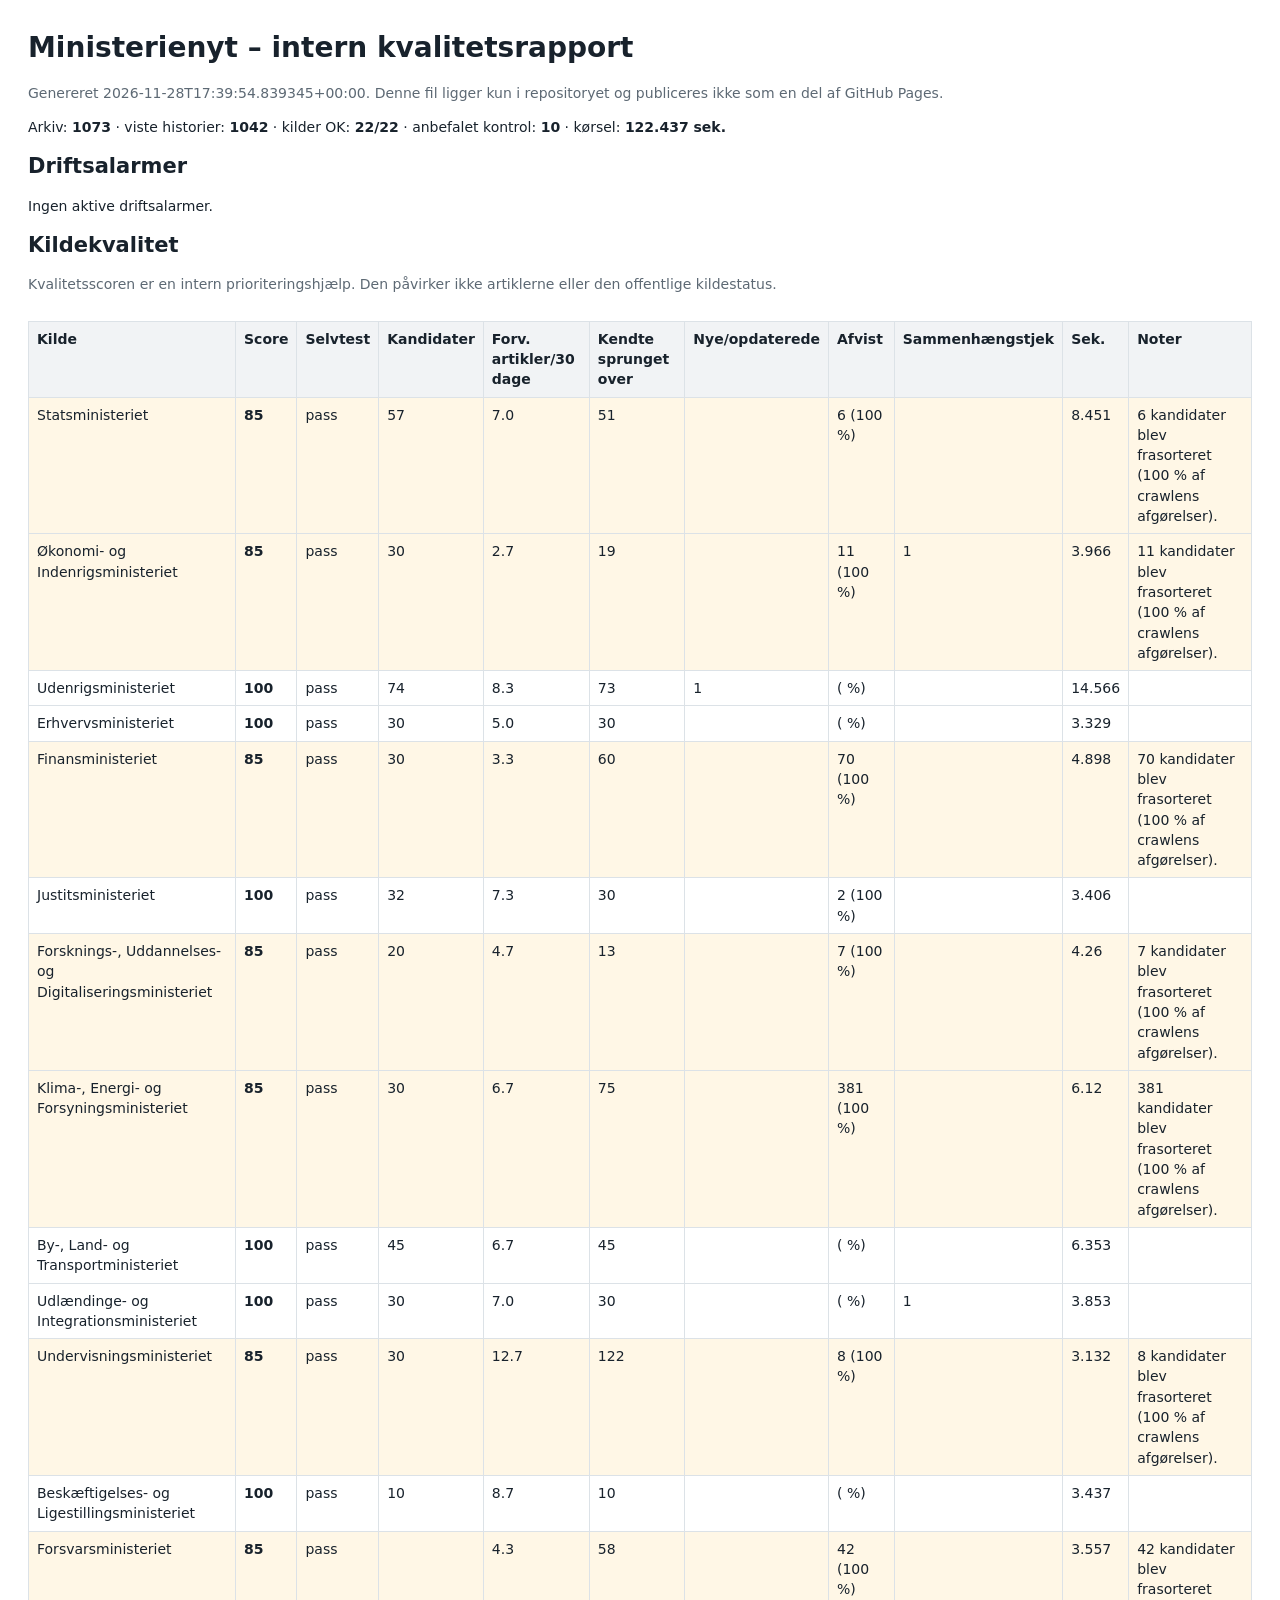
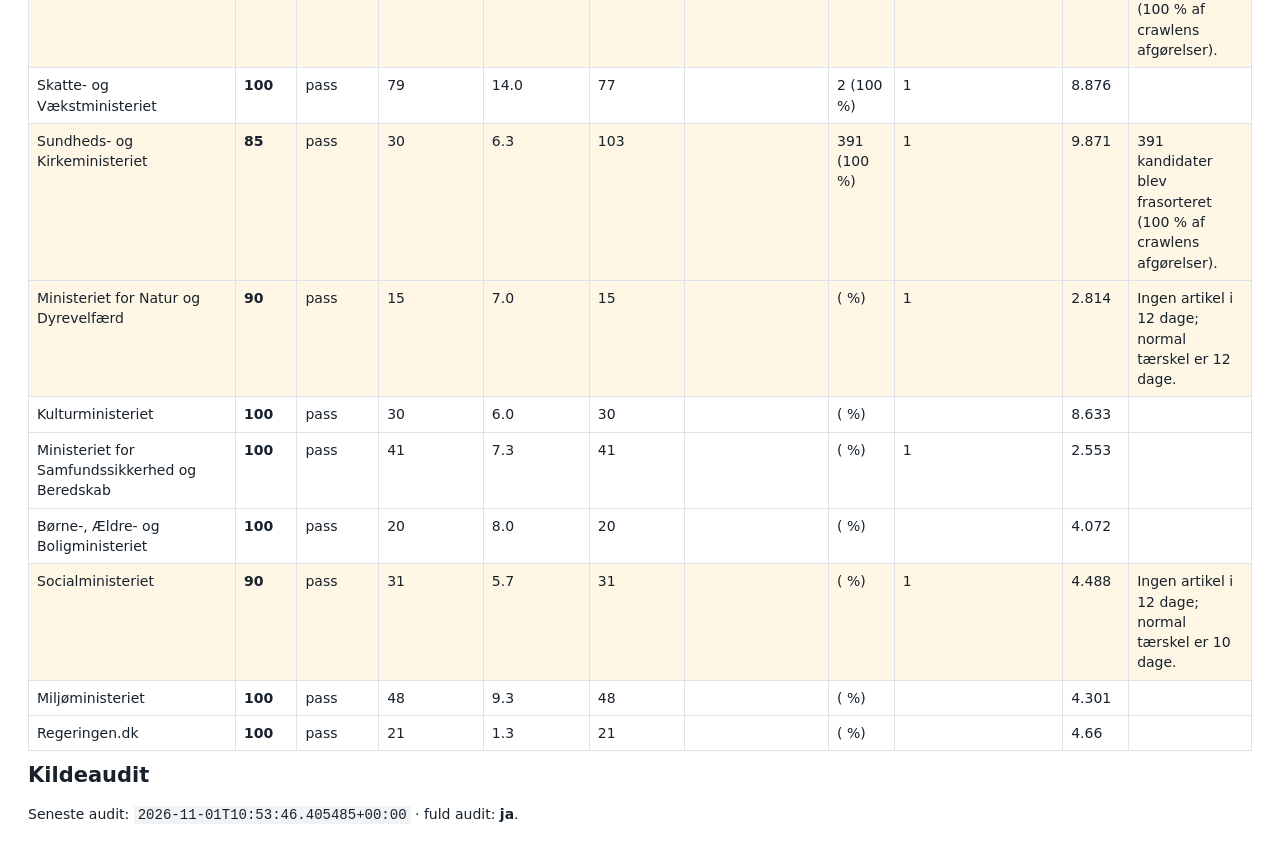
==== commit aae5773a: "Opdater nyhedsarkiv og kvalitetsstatus [skip ci]" ====
--- a/diagnostics.html
+++ b/diagnostics.html
@@ -1 +1 @@
-<!doctype html><html lang="da"><head><meta charset="utf-8"><meta name="robots" content="noindex,nofollow,noarchive"><meta name="viewport" content="width=device-width,initial-scale=1"><title>Ministerienyt diagnostik</title><style>body{font:14px/1.45 system-ui,sans-serif;margin:28px;color:#18222c}h1,h2{margin:.4em 0}.meta{color:#5d6974}.table-wrap{overflow:auto}table{border-collapse:collapse;width:100%;margin-top:12px}th,td{border:1px solid #dce2e7;padding:7px 8px;text-align:left;vertical-align:top}th{background:#f1f3f5}tr.review{background:#fff7e6}code{background:#f1f3f5;padding:1px 4px}</style></head><body><h1>Ministerienyt – intern kvalitetsrapport</h1><p class="meta">Genereret 2026-11-28T17:09:31.357823+00:00. Denne fil ligger kun i repositoryet og publiceres ikke som en del af GitHub Pages.</p><p>Arkiv: <strong>1073</strong> · viste historier: <strong>1042</strong> · kilder OK: <strong>22/22</strong> · anbefalet kontrol: <strong>10</strong> · kørsel: <strong>107.02 sek.</strong></p><h2>Driftsalarmer</h2><p>Ingen aktive driftsalarmer.</p><h2>Kildekvalitet</h2><p class="meta">Kvalitetsscoren er en intern prioriteringshjælp. Den påvirker ikke artiklerne eller den offentlige kildestatus.</p><div class="table-wrap"><table><thead><tr><th>Kilde</th><th>Score</th><th>Selvtest</th><th>Kandidater</th><th>Forv. artikler/30 dage</th><th>Kendte sprunget over</th><th>Nye/opdaterede</th><th>Afvist</th><th>Sammenhængstjek</th><th>Sek.</th><th>Noter</th></tr></thead><tbody><tr class="review"><td>Statsministeriet</td><td><strong>85</strong></td><td>pass</td><td>57</td><td>7.0</td><td>51</td><td></td><td>6 (100 %)</td><td></td><td>6.792</td><td>6 kandidater blev frasorteret (100 % af crawlens afgørelser).</td></tr><tr class="review"><td>Økonomi- og Indenrigsministeriet</td><td><strong>85</strong></td><td>pass</td><td>30</td><td>2.7</td><td>19</td><td></td><td>11 (100 %)</td><td>1</td><td>3.127</td><td>11 kandidater blev frasorteret (100 % af crawlens afgørelser).</td></tr><tr><td>Udenrigsministeriet</td><td><strong>100</strong></td><td>pass</td><td>74</td><td>8.3</td><td>73</td><td>1</td><td> ( %)</td><td></td><td>11.636</td><td></td></tr><tr><td>Erhvervsministeriet</td><td><strong>100</strong></td><td>pass</td><td>30</td><td>5.0</td><td>30</td><td></td><td> ( %)</td><td></td><td>3.219</td><td></td></tr><tr class="review"><td>Finansministeriet</td><td><strong>85</strong></td><td>pass</td><td>30</td><td>3.3</td><td>60</td><td></td><td>70 (100 %)</td><td></td><td>3.796</td><td>70 kandidater blev frasorteret (100 % af crawlens afgørelser).</td></tr><tr><td>Justitsministeriet</td><td><strong>100</strong></td><td>pass</td><td>32</td><td>7.3</td><td>30</td><td></td><td>2 (100 %)</td><td></td><td>4.502</td><td></td></tr><tr class="review"><td>Forsknings-, Uddannelses- og Digitaliseringsministeriet</td><td><strong>85</strong></td><td>pass</td><td>20</td><td>4.7</td><td>13</td><td></td><td>7 (100 %)</td><td></td><td>3.619</td><td>7 kandidater blev frasorteret (100 % af crawlens afgørelser).</td></tr><tr class="review"><td>Klima-, Energi- og Forsyningsministeriet</td><td><strong>85</strong></td><td>pass</td><td>30</td><td>6.7</td><td>75</td><td></td><td>381 (100 %)</td><td></td><td>5.953</td><td>381 kandidater blev frasorteret (100 % af crawlens afgørelser).</td></tr><tr><td>By-, Land- og Transportministeriet</td><td><strong>100</strong></td><td>pass</td><td>45</td><td>6.7</td><td>45</td><td></td><td> ( %)</td><td></td><td>5.325</td><td></td></tr><tr><td>Udlændinge- og Integrationsministeriet</td><td><strong>100</strong></td><td>pass</td><td>30</td><td>7.0</td><td>30</td><td></td><td> ( %)</td><td>1</td><td>2.636</td><td></td></tr><tr class="review"><td>Undervisningsministeriet</td><td><strong>85</strong></td><td>pass</td><td>30</td><td>12.7</td><td>122</td><td></td><td>8 (100 %)</td><td></td><td>2.454</td><td>8 kandidater blev frasorteret (100 % af crawlens afgørelser).</td></tr><tr><td>Beskæftigelses- og Ligestillingsministeriet</td><td><strong>100</strong></td><td>pass</td><td>10</td><td>8.7</td><td>10</td><td></td><td> ( %)</td><td></td><td>3.209</td><td></td></tr><tr class="review"><td>Forsvarsministeriet</td><td><strong>85</strong></td><td>pass</td><td></td><td>4.3</td><td>58</td><td></td><td>42 (100 %)</td><td></td><td>3.125</td><td>42 kandidater blev frasorteret (100 % af crawlens afgørelser).</td></tr><tr><td>Skatte- og Vækstministeriet</td><td><strong>100</strong></td><td>pass</td><td>79</td><td>14.0</td><td>77</td><td></td><td>2 (100 %)</td><td>1</td><td>7.063</td><td></td></tr><tr class="review"><td>Sundheds- og Kirkeministeriet</td><td><strong>85</strong></td><td>pass</td><td>30</td><td>6.3</td><td>103</td><td></td><td>391 (100 %)</td><td>1</td><td>8.053</td><td>391 kandidater blev frasorteret (100 % af crawlens afgørelser).</td></tr><tr class="review"><td>Ministeriet for Natur og Dyrevelfærd</td><td><strong>90</strong></td><td>pass</td><td>15</td><td>7.0</td><td>15</td><td></td><td> ( %)</td><td>1</td><td>2.81</td><td>Ingen artikel i 12 dage; normal tærskel er 12 dage.</td></tr><tr><td>Kulturministeriet</td><td><strong>100</strong></td><td>pass</td><td>30</td><td>6.0</td><td>30</td><td></td><td> ( %)</td><td></td><td>9.084</td><td></td></tr><tr><td>Ministeriet for Samfundssikkerhed og Beredskab</td><td><strong>100</strong></td><td>pass</td><td>41</td><td>7.3</td><td>41</td><td></td><td> ( %)</td><td>1</td><td>2.272</td><td></td></tr><tr><td>Børne-, Ældre- og Boligministeriet</td><td><strong>100</strong></td><td>pass</td><td>20</td><td>8.0</td><td>20</td><td></td><td> ( %)</td><td></td><td>3.397</td><td></td></tr><tr class="review"><td>Socialministeriet</td><td><strong>90</strong></td><td>pass</td><td>31</td><td>5.7</td><td>31</td><td></td><td> ( %)</td><td>1</td><td>4.24</td><td>Ingen artikel i 12 dage; normal tærskel er 10 dage.</td></tr><tr><td>Miljøministeriet</td><td><strong>100</strong></td><td>pass</td><td>48</td><td>9.3</td><td>48</td><td></td><td> ( %)</td><td></td><td>4.018</td><td></td></tr><tr><td>Regeringen.dk</td><td><strong>100</strong></td><td>pass</td><td>21</td><td>1.3</td><td>21</td><td></td><td> ( %)</td><td></td><td>3.456</td><td></td></tr></tbody></table></div><h2>Kildeaudit</h2><p>Seneste audit: <code>2026-11-01T10:53:46.405485+00:00</code> · fuld audit: <strong>ja</strong>.</p></body></html>+<!doctype html><html lang="da"><head><meta charset="utf-8"><meta name="robots" content="noindex,nofollow,noarchive"><meta name="viewport" content="width=device-width,initial-scale=1"><title>Ministerienyt diagnostik</title><style>body{font:14px/1.45 system-ui,sans-serif;margin:28px;color:#18222c}h1,h2{margin:.4em 0}.meta{color:#5d6974}.table-wrap{overflow:auto}table{border-collapse:collapse;width:100%;margin-top:12px}th,td{border:1px solid #dce2e7;padding:7px 8px;text-align:left;vertical-align:top}th{background:#f1f3f5}tr.review{background:#fff7e6}code{background:#f1f3f5;padding:1px 4px}</style></head><body><h1>Ministerienyt – intern kvalitetsrapport</h1><p class="meta">Genereret 2026-11-28T17:39:54.839345+00:00. Denne fil ligger kun i repositoryet og publiceres ikke som en del af GitHub Pages.</p><p>Arkiv: <strong>1073</strong> · viste historier: <strong>1042</strong> · kilder OK: <strong>22/22</strong> · anbefalet kontrol: <strong>10</strong> · kørsel: <strong>122.437 sek.</strong></p><h2>Driftsalarmer</h2><p>Ingen aktive driftsalarmer.</p><h2>Kildekvalitet</h2><p class="meta">Kvalitetsscoren er en intern prioriteringshjælp. Den påvirker ikke artiklerne eller den offentlige kildestatus.</p><div class="table-wrap"><table><thead><tr><th>Kilde</th><th>Score</th><th>Selvtest</th><th>Kandidater</th><th>Forv. artikler/30 dage</th><th>Kendte sprunget over</th><th>Nye/opdaterede</th><th>Afvist</th><th>Sammenhængstjek</th><th>Sek.</th><th>Noter</th></tr></thead><tbody><tr class="review"><td>Statsministeriet</td><td><strong>85</strong></td><td>pass</td><td>57</td><td>7.0</td><td>51</td><td></td><td>6 (100 %)</td><td></td><td>8.451</td><td>6 kandidater blev frasorteret (100 % af crawlens afgørelser).</td></tr><tr class="review"><td>Økonomi- og Indenrigsministeriet</td><td><strong>85</strong></td><td>pass</td><td>30</td><td>2.7</td><td>19</td><td></td><td>11 (100 %)</td><td>1</td><td>3.966</td><td>11 kandidater blev frasorteret (100 % af crawlens afgørelser).</td></tr><tr><td>Udenrigsministeriet</td><td><strong>100</strong></td><td>pass</td><td>74</td><td>8.3</td><td>73</td><td>1</td><td> ( %)</td><td></td><td>14.566</td><td></td></tr><tr><td>Erhvervsministeriet</td><td><strong>100</strong></td><td>pass</td><td>30</td><td>5.0</td><td>30</td><td></td><td> ( %)</td><td></td><td>3.329</td><td></td></tr><tr class="review"><td>Finansministeriet</td><td><strong>85</strong></td><td>pass</td><td>30</td><td>3.3</td><td>60</td><td></td><td>70 (100 %)</td><td></td><td>4.898</td><td>70 kandidater blev frasorteret (100 % af crawlens afgørelser).</td></tr><tr><td>Justitsministeriet</td><td><strong>100</strong></td><td>pass</td><td>32</td><td>7.3</td><td>30</td><td></td><td>2 (100 %)</td><td></td><td>3.406</td><td></td></tr><tr class="review"><td>Forsknings-, Uddannelses- og Digitaliseringsministeriet</td><td><strong>85</strong></td><td>pass</td><td>20</td><td>4.7</td><td>13</td><td></td><td>7 (100 %)</td><td></td><td>4.26</td><td>7 kandidater blev frasorteret (100 % af crawlens afgørelser).</td></tr><tr class="review"><td>Klima-, Energi- og Forsyningsministeriet</td><td><strong>85</strong></td><td>pass</td><td>30</td><td>6.7</td><td>75</td><td></td><td>381 (100 %)</td><td></td><td>6.12</td><td>381 kandidater blev frasorteret (100 % af crawlens afgørelser).</td></tr><tr><td>By-, Land- og Transportministeriet</td><td><strong>100</strong></td><td>pass</td><td>45</td><td>6.7</td><td>45</td><td></td><td> ( %)</td><td></td><td>6.353</td><td></td></tr><tr><td>Udlændinge- og Integrationsministeriet</td><td><strong>100</strong></td><td>pass</td><td>30</td><td>7.0</td><td>30</td><td></td><td> ( %)</td><td>1</td><td>3.853</td><td></td></tr><tr class="review"><td>Undervisningsministeriet</td><td><strong>85</strong></td><td>pass</td><td>30</td><td>12.7</td><td>122</td><td></td><td>8 (100 %)</td><td></td><td>3.132</td><td>8 kandidater blev frasorteret (100 % af crawlens afgørelser).</td></tr><tr><td>Beskæftigelses- og Ligestillingsministeriet</td><td><strong>100</strong></td><td>pass</td><td>10</td><td>8.7</td><td>10</td><td></td><td> ( %)</td><td></td><td>3.437</td><td></td></tr><tr class="review"><td>Forsvarsministeriet</td><td><strong>85</strong></td><td>pass</td><td></td><td>4.3</td><td>58</td><td></td><td>42 (100 %)</td><td></td><td>3.557</td><td>42 kandidater blev frasorteret (100 % af crawlens afgørelser).</td></tr><tr><td>Skatte- og Vækstministeriet</td><td><strong>100</strong></td><td>pass</td><td>79</td><td>14.0</td><td>77</td><td></td><td>2 (100 %)</td><td>1</td><td>8.876</td><td></td></tr><tr class="review"><td>Sundheds- og Kirkeministeriet</td><td><strong>85</strong></td><td>pass</td><td>30</td><td>6.3</td><td>103</td><td></td><td>391 (100 %)</td><td>1</td><td>9.871</td><td>391 kandidater blev frasorteret (100 % af crawlens afgørelser).</td></tr><tr class="review"><td>Ministeriet for Natur og Dyrevelfærd</td><td><strong>90</strong></td><td>pass</td><td>15</td><td>7.0</td><td>15</td><td></td><td> ( %)</td><td>1</td><td>2.814</td><td>Ingen artikel i 12 dage; normal tærskel er 12 dage.</td></tr><tr><td>Kulturministeriet</td><td><strong>100</strong></td><td>pass</td><td>30</td><td>6.0</td><td>30</td><td></td><td> ( %)</td><td></td><td>8.633</td><td></td></tr><tr><td>Ministeriet for Samfundssikkerhed og Beredskab</td><td><strong>100</strong></td><td>pass</td><td>41</td><td>7.3</td><td>41</td><td></td><td> ( %)</td><td>1</td><td>2.553</td><td></td></tr><tr><td>Børne-, Ældre- og Boligministeriet</td><td><strong>100</strong></td><td>pass</td><td>20</td><td>8.0</td><td>20</td><td></td><td> ( %)</td><td></td><td>4.072</td><td></td></tr><tr class="review"><td>Socialministeriet</td><td><strong>90</strong></td><td>pass</td><td>31</td><td>5.7</td><td>31</td><td></td><td> ( %)</td><td>1</td><td>4.488</td><td>Ingen artikel i 12 dage; normal tærskel er 10 dage.</td></tr><tr><td>Miljøministeriet</td><td><strong>100</strong></td><td>pass</td><td>48</td><td>9.3</td><td>48</td><td></td><td> ( %)</td><td></td><td>4.301</td><td></td></tr><tr><td>Regeringen.dk</td><td><strong>100</strong></td><td>pass</td><td>21</td><td>1.3</td><td>21</td><td></td><td> ( %)</td><td></td><td>4.66</td><td></td></tr></tbody></table></div><h2>Kildeaudit</h2><p>Seneste audit: <code>2026-11-01T10:53:46.405485+00:00</code> · fuld audit: <strong>ja</strong>.</p></body></html>
